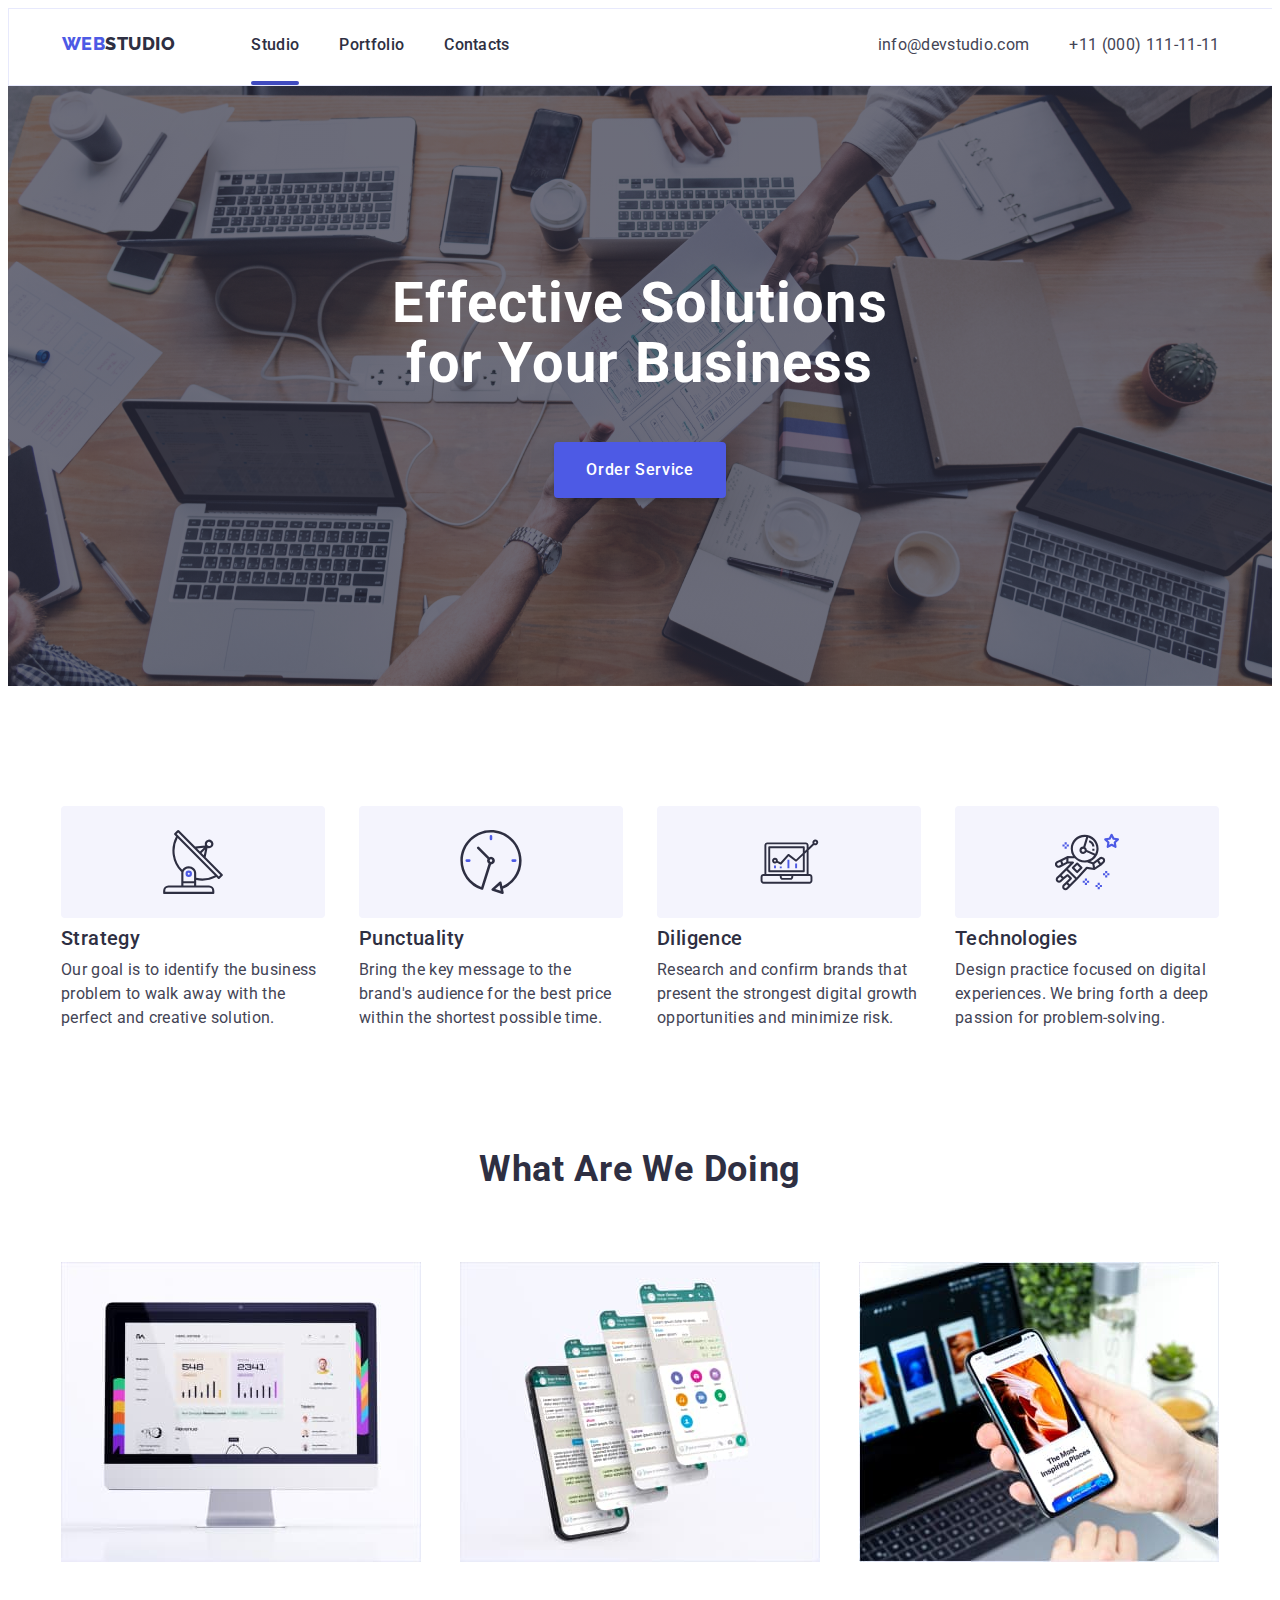
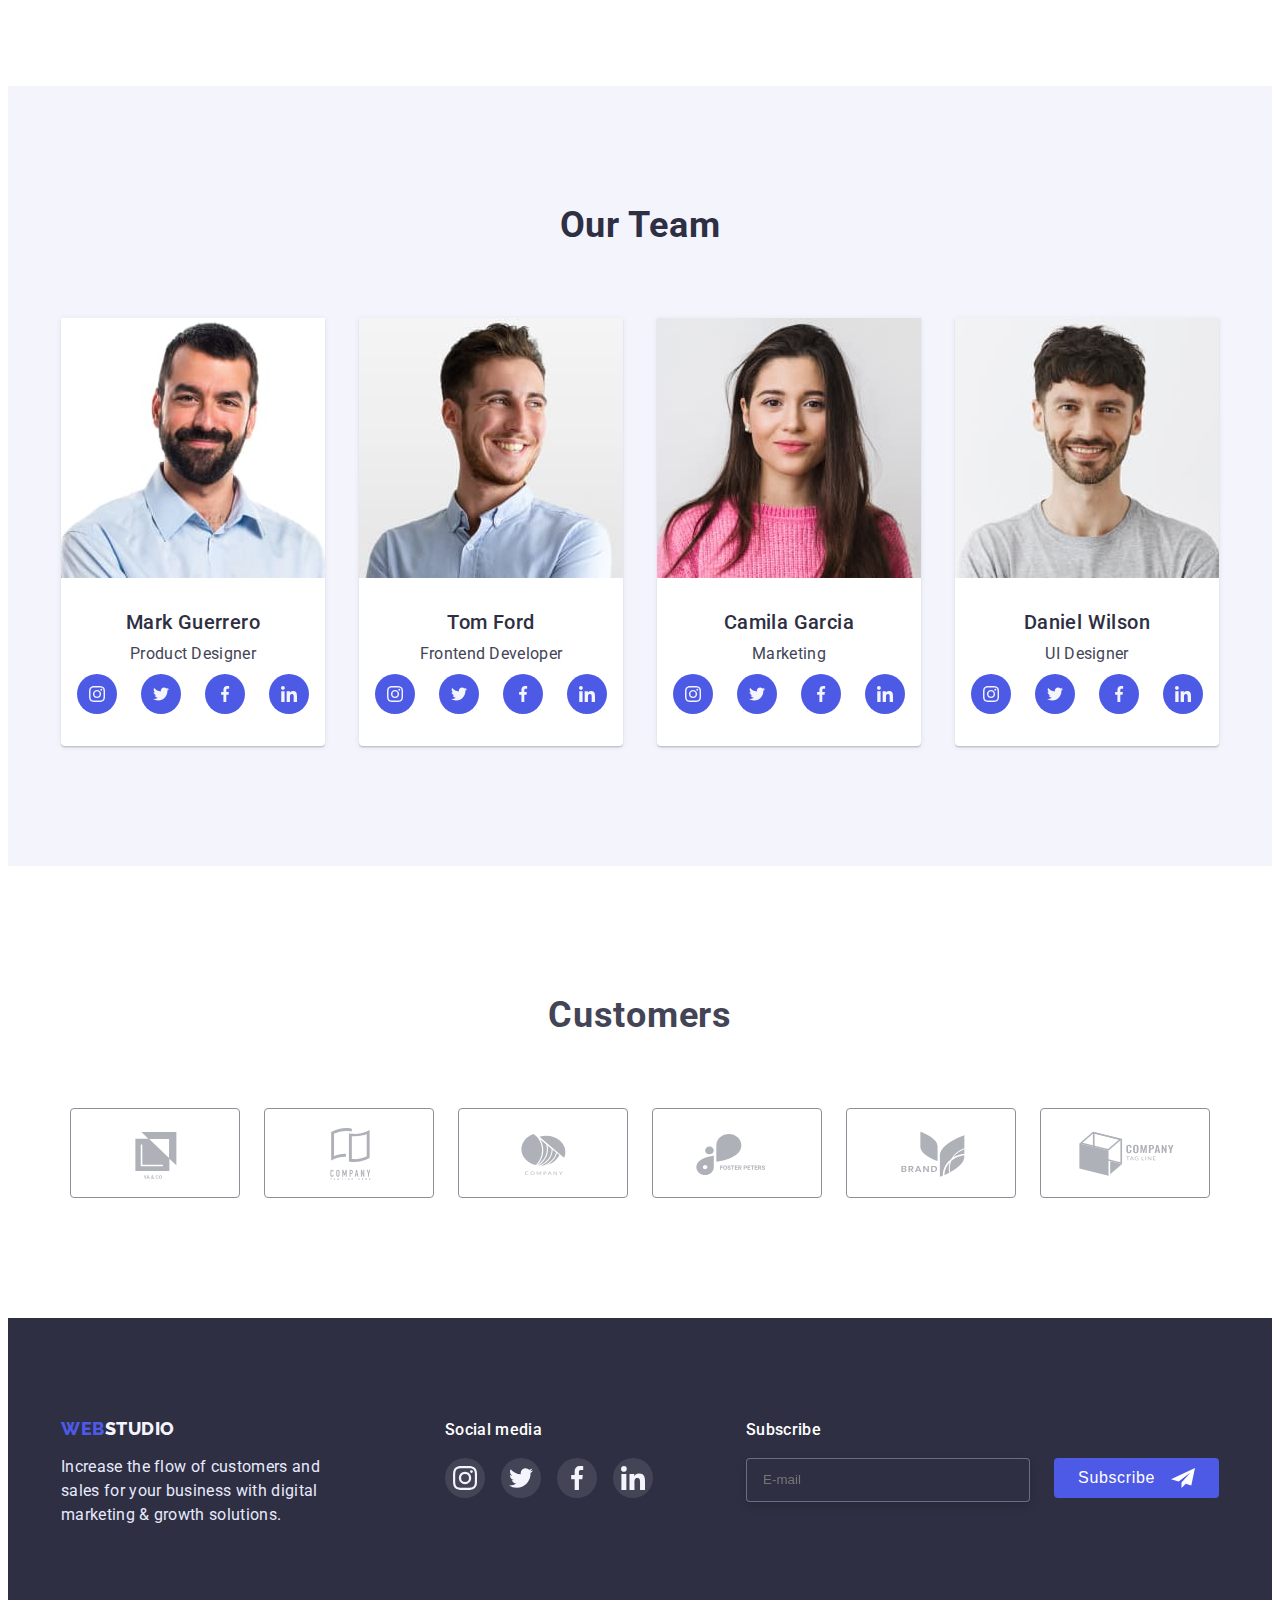
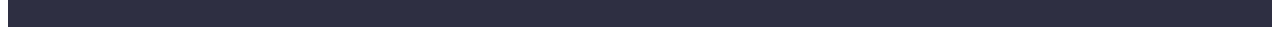
==== index.html @ 8523df1d "Initial commit" ====
<!DOCTYPE html>
<html lang="en">

<head>
    <meta charset="UTF-8">
    <meta http-equiv="X-UA-Compatible" content="IE=edge">
    <meta name="viewport" content="width=device-width, initial-scale=1.0">
    <title>Studio</title>
    <link rel="preconnect" href="https://fonts.googleapis.com">
    <link rel="preconnect" href="https://fonts.gstatic.com" crossorigin>
    <link
        href="https://fonts.googleapis.com/css2?family=Raleway:wght@800&family=Roboto:wght@400;500;700;900&display=swap"
        rel="stylesheet">
    <link rel="stylesheet" href="https://cdnjs.cloudflare.com/ajax/libs/modern-normalize/1.1.0/modern-normalize.min.css"
        integrity="sha512-wpPYUAdjBVSE4KJnH1VR1HeZfpl1ub8YT/NKx4PuQ5NmX2tKuGu6U/JRp5y+Y8XG2tV+wKQpNHVUX03MfMFn9Q=="
        crossorigin="anonymous" referrerpolicy="no-referrer" />
    <link rel="stylesheet" href="./css/styles.css">
</head>

<body>
    <header class="header">
        <div class="container header-container">
            <nav class="header-nav">
                <a class="header-logo link" href="./index.html">Web<span class="header-logo-d">Studio</span></a>
                <ul class="header-list list">
                    <li class="header-item"><a class="header-link link current" href="./index.html">Studio</a></li>
                    <li class="header-item"><a class="header-link link" href="./portfolio.html">Portfolio</a></li>
                    <li class="header-item"><a class="header-link link" href="">Contacts</a></li>
                </ul>
            </nav>

            <address class="header-contact">
                <ul class="header-cont-list list">
                    <li><a class="header-address link" href="mailto:info@devstudio.com">info@devstudio.com</a></li>
                    <li><a class="header-address link" href="tel:+110001111111">+11 (000)
                            111-11-11</a></li>
                </ul>
            </address>
        </div>
    </header>

    <main>
        <section class="hero section">
            <div class="container">
                <h1 class="hero-title">Effective Solutions for Your Business</h1>
                <button class="hero-btn" data-modal-open type="button">Order Service</button>
            </div>
        </section>

        <section class="mission section">
            <div class="container">
                <h2 class="mission-top-title" hidden>hello</h2>
                <ul class="mission-list list">
                    <li class="mission-item">
                        <div class="mission-icon">
                            <svg width="64" height="64" class="mission-icon-item">
                                <use href="./images/icons.svg#icon-antenna"></use>
                            </svg>
                        </div>
                        <h3 class="mission-title">Strategy</h3>
                        <p class="mission-text">
                            Our goal is to identify the business
                            problem to walk away with the perfect and creative solution.
                        </p>
                    </li>
                    <li class="mission-item">
                        <div class="mission-icon">
                            <svg width="64" height="64" class="mission-icon-item">
                                <use href="./images/icons.svg#icon-clock"></use>
                            </svg>
                        </div>
                        <h3 class="mission-title">Punctuality</h3>
                        <p class="mission-text">
                            Bring the key message to the brand's audience for the best price within the shortest
                            possible
                            time.
                        </p>
                    </li>
                    <li class="mission-item">
                        <div class="mission-icon">
                            <svg width="64" height="64" class="mission-icon-item">
                                <use href="./images/icons.svg#icon-diagram"></use>
                            </svg>
                        </div>
                        <h3 class="mission-title">Diligence</h3>
                        <p class="mission-text">
                            Research and confirm brands that present the strongest digital growth opportunities and
                            minimize
                            risk.
                        </p>
                    </li>
                    <li class="mission-item">
                        <div class="mission-icon">
                            <svg width="64" height="64" class="mission-icon-item">
                                <use href="./images/icons.svg#icon-astronaut"></use>
                            </svg>
                        </div>
                        <h3 class="mission-title">Technologies</h3>
                        <p class="mission-text">
                            Design practice focused on digital experiences. We bring forth a deep passion for
                            problem-solving.
                        </p>
                    </li>
                </ul>
            </div>
        </section>

        <section class="about section">
            <div class="container">
                <h2 class="about-title">What are we doing</h2>
                <ul class="about-list list">
                    <li><img class="about-img" src="./images/img1.jpg" alt="lapton screen with opened site" width="360">
                    </li>
                    <li><img class="about-img" src="./images/img2.jpg" alt="mobile phone with many opened programs"
                            width="360"></li>
                    <li><img class="about-img" src="./images/img3.jpg" alt="hand with phone near laptop" width="360">
                    </li>
                </ul>
            </div>
        </section>

        <section class="team">
            <div class="container">
                <h2 class="team-title">Our Team</h2>
                <ul class="team-list list">
                    <li class="team-item">
                        <img class="team-img" src="./images/tc1.jpg" alt="man with dark hair and bear" width="264">
                        <div class="team-desc">
                            <h3 class="team-name">Mark Guerrero</h3>
                            <p class="team-post">Product Designer</p>
                            <ul class="team-soc list">
                                <li class="team-soc-item">
                                    <a href="" class="team-soc-link link">
                                        <svg width="16" height="16" class="team-soc-icon">
                                            <use href="./images/icons.svg#icon-instagram"></use>
                                        </svg>
                                    </a>
                                </li>
                                <li class="team-soc-item">
                                    <a href="" class="team-soc-link link">
                                        <svg width="16" height="16" class="team-soc-icon">
                                            <use href="./images/icons.svg#icon-twitter"></use>
                                        </svg>
                                    </a>
                                </li>
                                <li class="team-soc-item">
                                    <a href="" class="team-soc-link link">
                                        <svg width="16" height="16" class="team-soc-icon">
                                            <use href="./images/icons.svg#icon-facebook"></use>
                                        </svg>
                                    </a>
                                </li>
                                <li class="team-soc-item">
                                    <a href="" class="team-soc-link link">
                                        <svg width="16" height="16" class="team-soc-icon">
                                            <use href="./images/icons.svg#icon-linkedin"></use>
                                        </svg>
                                    </a>
                                </li>
                            </ul>
                        </div>
                    </li>
                    <li class="team-item">
                        <img class="team-img" src="./images/tc2.jpg" alt="smiling man is looking to right" width="264">
                        <div class="team-desc">
                            <h3 class="team-name">Tom Ford</h3>
                            <p class="team-post">Frontend Developer</p>
                            <ul class="team-soc list">
                                <li class="team-soc-item">
                                    <a href="" class="team-soc-link link">
                                        <svg width="16" height="16" class="team-soc-icon">
                                            <use href="./images/icons.svg#icon-instagram"></use>
                                        </svg>
                                    </a>
                                </li>
                                <li class="team-soc-item">
                                    <a href="" class="team-soc-link link">
                                        <svg width="16" height="16" class="team-soc-icon">
                                            <use href="./images/icons.svg#icon-twitter"></use>
                                        </svg>
                                    </a>
                                </li>
                                <li class="team-soc-item">
                                    <a href="" class="team-soc-link link">
                                        <svg width="16" height="16" class="team-soc-icon">
                                            <use href="./images/icons.svg#icon-facebook"></use>
                                        </svg>
                                    </a>
                                </li>
                                <li class="team-soc-item">
                                    <a href="" class="team-soc-link link">
                                        <svg width="16" height="16" class="team-soc-icon">
                                            <use href="./images/icons.svg#icon-linkedin"></use>
                                        </svg>
                                    </a>
                                </li>
                            </ul>
                        </div>
                    </li>
                    <li class="team-item">
                        <img class="team-img" src="./images/tc3.jpg" alt="woman in pink sweater" width="264">
                        <div class="team-desc">
                            <h3 class="team-name">Camila Garcia</h3>
                            <p class="team-post">Marketing</p>
                            <ul class="team-soc list">
                                <li class="team-soc-item">
                                    <a href="" class="team-soc-link link">
                                        <svg width="16" height="16" class="team-soc-icon">
                                            <use href="./images/icons.svg#icon-instagram"></use>
                                        </svg>
                                    </a>
                                </li>
                                <li class="team-soc-item">
                                    <a href="" class="team-soc-link link">
                                        <svg width="16" height="16" class="team-soc-icon">
                                            <use href="./images/icons.svg#icon-twitter"></use>
                                        </svg>
                                    </a>
                                </li>
                                <li class="team-soc-item">
                                    <a href="" class="team-soc-link link">
                                        <svg width="16" height="16" class="team-soc-icon">
                                            <use href="./images/icons.svg#icon-facebook"></use>
                                        </svg>
                                    </a>
                                </li>
                                <li class="team-soc-item">
                                    <a href="" class="team-soc-link link">
                                        <svg width="16" height="16" class="team-soc-icon">
                                            <use href="./images/icons.svg#icon-linkedin"></use>
                                        </svg>
                                    </a>
                                </li>
                            </ul>
                        </div>
                    </li>
                    <li class="team-item">
                        <img class="team-img" src="./images/tc4.jpg" alt="smiling man with dark hair" width="264">
                        <div class="team-desc">
                            <h3 class="team-name">Daniel Wilson</h3>
                            <p class="team-post">UI Designer</p>
                            <ul class="team-soc list">
                                <li class="team-soc-item">
                                    <a href="" class="team-soc-link link">
                                        <svg width="16" height="16" class="team-soc-icon">
                                            <use href="./images/icons.svg#icon-instagram"></use>
                                        </svg>
                                    </a>
                                </li>
                                <li class="team-soc-item">
                                    <a href="" class="team-soc-link link">
                                        <svg width="16" height="16" class="team-soc-icon">
                                            <use href="./images/icons.svg#icon-twitter"></use>
                                        </svg>
                                    </a>
                                </li>
                                <li class="team-soc-item">
                                    <a href="" class="team-soc-link link">
                                        <svg width="16" height="16" class="team-soc-icon">
                                            <use href="./images/icons.svg#icon-facebook"></use>
                                        </svg>
                                    </a>
                                </li>
                                <li class="team-soc-item">
                                    <a href="" class="team-soc-link link">
                                        <svg width="16" height="16" class="team-soc-icon">
                                            <use href="./images/icons.svg#icon-linkedin"></use>
                                        </svg>
                                    </a>
                                </li>
                            </ul>
                        </div>
                    </li>
                </ul>
            </div>
        </section>

        <section class="client">
            <div class="container">
                <h2 class="client-title">Customers</h2>
                <ul class="client-list list">
                    <li class="client-item"><a class="client-link link" href="">
                            <svg width="104" height="56" class="client-logo-icon">
                                <use href="./images/icons.svg#icon-logo1"></use>
                            </svg>
                        </a></li>
                    <li class="client-item"><a class="client-link link" href="">
                            <svg width="104" height="56" class="client-logo-icon">
                                <use href="./images/icons.svg#icon-logo2"></use>
                            </svg>
                        </a></li>
                    <li class="client-item"><a class="client-link link" href="">
                            <svg width="104" height="56" class="client-logo-icon">
                                <use href="./images/icons.svg#icon-logo3"></use>
                            </svg>
                        </a></li>
                    <li class="client-item"><a class="client-link link" href="">
                            <svg width="104" height="56" class="client-logo-icon">
                                <use href="./images/icons.svg#icon-logo4"></use>
                            </svg>
                        </a></li>
                    <li class="client-item"><a class="client-link link" href="">
                            <svg width="104" height="56" class="client-logo-icon">
                                <use href="./images/icons.svg#icon-logo5"></use>
                            </svg>
                        </a></li>
                    <li class="client-item"><a class="client-link link" href="">
                            <svg width="104" height="56" class="client-logo-icon">
                                <use href="./images/icons.svg#icon-logo6"></use>
                            </svg>
                        </a></li>
                </ul>
            </div>
        </section>
    </main>

    <footer class="footer">
        <div class="container footer-container">
            <div class="footer-desc">
                <a class="footer-logo link" href="./index.html">Web<span class="footer-logo-studio-w">Studio</span></a>
                <p class="footer-item">Increase the flow of customers and sales for your business with digital marketing
                    &
                    growth solutions.</p>
            </div>
            <div class="footer-soc">
                <p class="footer-soc-title">Social media</p>
                <ul class="footer-soc-list list">
                    <li class="footer-soc-item">
                        <a href="" class="footer-soc-link link">
                            <svg width="24" height="24" class="footer-soc-icon">
                                <use href="./images/icons.svg#icon-instagram"></use>
                            </svg>
                        </a>
                    </li>
                    <li class=" footer-soc-item">
                        <a href="" class="footer-soc-link link">
                            <svg width="24" height="24" class="footer-soc-icon">
                                <use href="./images/icons.svg#icon-twitter"></use>
                            </svg>
                        </a>
                    </li>
                    <li class="footer-soc-item">
                        <a href="" class="footer-soc-link link">
                            <svg width="24" height="24" class="footer-soc-icon">
                                <use href="./images/icons.svg#icon-facebook"></use>
                            </svg>
                        </a>
                    </li>
                    <li class="footer-soc-item">
                        <a href="" class="footer-soc-link link">
                            <svg width="24" height="24" class="footer-soc-icon">
                                <use href="./images/icons.svg#icon-linkedin"></use>
                            </svg>
                        </a>
                    </li>
                </ul>
            </div>
            <div class="footer-email">
                <p class="footer-email-title">Subscribe</p>
                <div class="footer-sub">
                    <label class="footer-label-text" for="user-email"></label>
                    <input class="footer-input" type="text" name="user-email" placeholder="E-mail">
                    <button type="button" class="footer-button">Subscribe
                        <svg width="24" height="24" class="footer-button-icon">
                            <use href="./images/icons.svg#icon-telega"></use>
                        </svg>
                    </button>
                </div>
            </div>
        </div>
    </footer>
    <div class="backdrop is-hidden" data-modal>
        <div class="modal">
            <button type="button" class="button-close-modal" data-modal-close>
                <svg width="8" height="8" class="close-modal-icon">
                    <use href="./images/close.svg#icon-close-icon"></use>
                </svg>
            </button>
            <p class="modal-title">Leave your contacts and we will call you back</p>
            <form class="modal-form">
                <div class="modal-field">
                    <label class="modal-label-text" for="user-name">Name</label>
                    <div class="input-wrap">
                        <input class="modal-input" type="text" id="user-name" name="user-name">
                        <svg width="18" height="18" class="modal-input-icon">
                            <use href="./images/icons.svg#icon-person-black"></use>
                        </svg>
                    </div>
                </div>
                <div class="modal-field">
                    <label class="modal-label-text" for="user-phone">Phone</label>
                    <div class="input-wrap">
                        <input class="modal-input" type="text" id="user-phone" name="user-phone">
                        <svg width="18" height="24" class="modal-input-icon">
                            <use href="./images/icons.svg#icon-phone-black"></use>
                        </svg>
                    </div>
                </div>
                <div class="modal-field">
                    <label class="modal-label-text" for="user-email">Email</label>
                    <div class="input-wrap">
                        <input class="modal-input" type="text" id="user-email" name="user-email">
                        <svg width="18" height="24" class="modal-input-icon">
                            <use href="./images/icons.svg#icon-email-black"></use>
                        </svg>
                    </div>
                </div>
                <div class="modal-field">
                    <label class="modal-label-text" for="user-comment">Comment</label>
                    <textarea class="modal-textarea" id="user-comment" name="user-comment"
                        placeholder="Text input"></textarea>
                </div>
                <div class="modal-field">
                    <input class="modal-check visually-hidden" id="privacy" name="user-privacy" type="checkbox"
                        value="true">
                    <label for="privacy" class="check-text">
                        <span>
                            <svg width="10" height="8" class="check-icon">
                                <use href="./images/icons.svg#icon-check-box"></use>
                            </svg>
                        </span>
                        I accept the terms and conditions of the
                        <a href="" class="privacy-link">Privacy Policy</a></label>
                </div>
                <button class="modal-button" type="submit">Send</button>
            </form>
        </div>
    </div>
    <script src="./js/modal.js"></script>
</body>

</html>
---- css/styles.css ----
:root {
  --main-text-color: #2e2f42;
  --second-text-color: #434455;
}

body {
  font-family: "Roboto", sans-serif;
  font-style: normal;
  font-weight: 400;
  color: #434455;
}

p,
h1,
h2,
h3,
h4,
h5,
h6 {
  margin: 0;
}

ul {
  padding-left: 0;
  margin: 0;
}

.container {
  width: 1158px;
  padding: 0;
  margin: 0 auto;
}

.visually-hidden {
  position: absolute;
  width: 1px;
  height: 1px;
  margin: -1px;
  border: 0;
  padding: 0;

  white-space: nowrap;
  clip-path: inset(100%);
  clip: rect(0 0 0 0);
  overflow: hidden;
}

.section {
  padding-top: 188px;
  padding-bottom: 188px;
}
.link {
  text-decoration: none;
}

.list {
  list-style: none;
}

/** --------------------Main page--------------------  */

header {
  background-color: #ffffff;
  padding-top: 24px;
  box-sizing: border-box;
  border: 1px solid #e7e9fc;
  border-right: none;
}

.header-container {
  display: flex;
}

.header-logo {
  font-family: "Raleway", sans-serif;
  font-style: normal;
  font-weight: 800;
  font-size: 18px;
  line-height: 1.17;
  letter-spacing: 0.03em;
  text-transform: uppercase;
  color: #4d5ae5;
  margin-right: 76px;
}

.header-nav {
  display: flex;
}

.header-list {
  display: flex;
  gap: 40px;
}

.header-link {
  font-style: normal;
  font-weight: 500;
  font-size: 16px;
  line-height: 1.5;
  letter-spacing: 0.02em;
  color: #2e2f42;
  transition: color 250ms cubic-bezier(0.4, 0, 0.2, 1);
}

.current::after {
  content: "";
  height: 4px;
  background: #404bbf;
  border-radius: 2px;
  width: currentwidth;
  display: block;
  margin-top: 24px;
  bottom: 0;
  position: absolute-1px;
}

.header-link:hover {
  color: #404bbf;
}

.header-link:focus {
  color: #404bbf;
}

.header-contact {
  font-style: normal;
  margin-left: auto;
}

.header-address:hover {
  color: #404bbf;
}

.header-address:focus {
  color: #404bbf;
}

.header-cont-list {
  display: flex;
  gap: 40px;
}

.header-address {
  font-style: normal;
  font-weight: 400;
  font-size: 16px;
  line-height: 1.5;
  letter-spacing: 0.02em;
  color: #434455;
  transition: color 250ms cubic-bezier(0.4, 0, 0.2, 1);
}

.hero {
  background-color: #2e2f42;
  background-image: linear-gradient(
      rgba(46, 47, 66, 0.7),
      rgba(46, 47, 66, 0.7)
    ),
    url(../images/hero_bg.jpg);
  background-repeat: no-repeat;
  background-position: center;
  background-size: cover;
}

.hero-title {
  font-size: 56px;
  line-height: 1.07;
  text-align: center;
  letter-spacing: 0.02em;
  color: #ffffff;
  max-width: 496px;
  margin: auto;
  margin-bottom: 48px;
}
.hero-btn {
  font-family: "Roboto", sans-serif;
  font-style: normal;
  font-weight: 500;
  font-size: 16px;
  line-height: 1.5;
  display: flex;
  letter-spacing: 0.04em;
  color: #ffffff;
  background-color: #4d5ae5;
  box-shadow: 0px 4px 4px rgba(0, 0, 0, 0.15);
  border-radius: 4px;
  cursor: pointer;
  margin: auto;
  padding: 16px 32px;
  border: transparent;
  transition: color 250ms cubic-bezier(0.4, 0, 0.2, 1);
}

.hero-btn:hover {
  color: #ffffff;
  background: #404bbf;
  box-shadow: 0px 4px 4px rgba(0, 0, 0, 0.15);
  border-radius: 4px;
}

.hero-btn:focus {
  color: #ffffff;
  background: #404bbf;
  box-shadow: 0px 4px 4px rgba(0, 0, 0, 0.15);
  border-radius: 4px;
}

/**-------------- Mission---------- */
.mission {
  padding-top: 120px;
  padding-bottom: 120px;
}

.mission-list {
  display: flex;
  flex-direction: row;
  flex-wrap: nowrap;
  justify-content: space-between;
}

.mission-item {
  max-width: 264px;
}

.mission-icon {
  width: 264px;
  height: 112px;
  background: #f4f4fd;
  border-radius: 4px;
  display: flex;
  align-items: center;
  justify-content: center;
  margin-bottom: 8px;
}

.mission-title {
  font-weight: 500;
  font-size: 20px;
  line-height: 1.2;
  letter-spacing: 0.02em;
  color: #2e2f42;
  margin-bottom: 8px;
}

.mission-text {
  font-size: 16px;
  line-height: 1.5;
  letter-spacing: 0.02em;
  color: #434455;
}

.about {
  padding-bottom: 120px;
  padding-top: 0;
}

.about-list {
  display: flex;
  justify-content: space-between;
  flex-wrap: nowrap;
}

.about-title {
  font-weight: 700;
  font-size: 36px;
  line-height: 1.11;
  text-align: center;
  letter-spacing: 0.02em;
  text-transform: capitalize;
  color: #2e2f42;
  margin-bottom: 72px;
}

.team {
  background-color: #f4f4fd;
  padding-top: 120px;
  padding-bottom: 120px;
}

.team-list {
  display: flex;
  justify-content: space-between;
  flex-wrap: nowrap;
}

.team-desc {
  padding-top: 32px;
  padding-bottom: 32px;
}

.team-title {
  font-weight: 700;
  font-size: 36px;
  line-height: 1.11;
  text-align: center;
  letter-spacing: 0.02em;
  text-transform: capitalize;
  color: var(--main-text-color);
  margin-bottom: 72px;
}

.team-img {
  display: block;
}

.team-item {
  background: #ffffff;
  box-shadow: 0px 1px 6px rgba(46, 47, 66, 0.08),
    0px 1px 1px rgba(46, 47, 66, 0.16), 0px 2px 1px rgba(46, 47, 66, 0.08);
  border-radius: 0px 0px 4px 4px;
  max-width: 264px;
}

.team-name {
  font-weight: 500;
  font-size: 20px;
  line-height: 1.2;
  text-align: center;
  letter-spacing: 0.02em;
  color: var(--main-text-color);
  margin-bottom: 8px;
}

.team-post {
  font-size: 16px;
  line-height: 1.5;
  text-align: center;
  letter-spacing: 0.02em;
  color: var(--second-text-color);
  margin-bottom: 8px;
}

.team-soc {
  display: flex;
  justify-content: center;
  gap: 24px;
  transition: color 250ms cubic-bezier(0.4, 0, 0.2, 1);
}
.team-soc-item {
  width: 40px;
  height: 40px;
}
.team-soc-link {
  width: 100%;
  height: 100%;
  border-radius: 50%;
  background-color: #4d5ae5;
  display: flex;
  align-items: center;
  justify-content: center;
  transition: color 250ms cubic-bezier(0.4, 0, 0.2, 1);
}

.team-soc-link:hover {
  background-color: #404bbf;
}

.team-soc-link:focus {
  background-color: #404bbf;
}
/**-------Clients---------- */

.client {
  padding-top: 130px;
  padding-bottom: 120px;
}

.client-title {
  font-weight: 700;
  font-size: 36px;
  line-height: 1.11;
  text-align: center;
  letter-spacing: 0.02em;
  text-transform: capitalize;
  margin-bottom: 72px;
}

.client-list {
  display: flex;
  justify-content: center;
  gap: 24px;
}

.client-link {
  width: 168px;
  height: 88px;
  border: 1px solid #8e8f99;
  border-radius: 4px;
  display: flex;
  align-items: center;
  justify-content: center;
  transition: color 250ms cubic-bezier(0.4, 0, 0.2, 1);
}

.client-logo-icon {
  fill: #afb1b8;
}

.client-link:hover {
  border-color: #404bbf;
}

.client-link:hover .client-logo-icon {
  fill: #404bbf;
}

.client-link:focus {
  border-color: #404bbf;
}

.client-link:focus .client-logo-icon {
  fill: #404bbf;
}

/**-------Footer---------- */

.footer {
  background-color: #2e2f42;
  padding-top: 100px;
  padding-bottom: 100px;
  display: flex;
}

.footer-container {
  display: flex;
}

.header-logo-d {
  color: #2e2f42;
}

.header-logo-studio-w {
  font-family: "Raleway";
  font-style: normal;
  font-weight: 800;
  font-size: 18px;
  line-height: 1.16;
  display: flex;
  align-items: center;
  letter-spacing: 0.03em;
  text-transform: uppercase;
  color: #f4f4fd;
}

.footer-logo {
  font-family: "Raleway", sans-serif;
  font-style: normal;
  font-weight: 800;
  font-size: 18px;
  line-height: 1.17;
  display: flex;
  align-items: center;
  letter-spacing: 0.03em;
  text-transform: uppercase;
  color: #4d5ae5;
  margin-bottom: 16px;
}

.footer-logo-studio-w {
  color: #f4f4fd;
}

.footer-item {
  font-size: 16px;
  line-height: 1.5;
  letter-spacing: 0.02em;
  color: #e7e9fc;
  max-width: 264px;
}

.footer-soc {
  margin-left: 120px;
}

.footer-soc-title {
  font-weight: 500;
  font-size: 16px;
  line-height: 1.5;
  letter-spacing: 0.02em;
  color: #ffffff;
  margin-bottom: 16px;
}

.footer-soc-list {
  display: flex;
  justify-content: center;
  gap: 16px;
}
.footer-soc-item {
  width: 40px;
  height: 40px;
}
.footer-soc-link {
  width: 100%;
  height: 100%;
  border-radius: 50%;
  background-color: rgba(255, 255, 255, 0.1);
  display: flex;
  align-items: center;
  justify-content: center;
  transition: color 250ms cubic-bezier(0.4, 0, 0.2, 1);
}

.footer-soc-link:hover {
  background-color: #31d0aa;
}

.footer-soc-link:focus {
  background-color: #31d0aa;
}

.footer-email {
  margin-left: auto;
}
.footer-email-title {
  font-weight: 500;
  font-size: 16px;
  line-height: 1.5;
  letter-spacing: 0.02em;
  color: #ffffff;
  margin-bottom: 16px;
  display: flex;
}

.footer-sub {
  display: flex;
}

.footer-input {
  border: 1px solid rgba(255, 255, 255, 0.3);
  filter: drop-shadow(0px 4px 4px rgba(0, 0, 0, 0.15));
  border-radius: 4px;
  background-color: #2e2f42;
  width: 264px;
  height: 40px;
  padding-left: 16px;
  margin-right: 24px;
}

.footer-input:is(:hover, :focus) {
  border-color: #4d5ae5;
}

.footer-button {
  font-weight: 500;
  font-size: 16px;
  line-height: 1.5;
  align-items: center;
  text-align: center;
  display: flex;
  letter-spacing: 0.04em;
  border: none;
  color: #ffffff;
  background: #4d5ae5;
  border-radius: 4px;
  cursor: pointer;
  max-height: 40px;
  padding: 8px 24px;
}

.footer-button:is(:hover, :focus) {
  color: #ffffff;
  background: #404bbf;
  box-shadow: 0px 4px 4px rgba(0, 0, 0, 0.15);
  border-radius: 4px;
}

.footer-button-icon {
  fill: #ffffff;
  margin-left: 16px;
}

/** -------------------- Portfolio --------------------*/

.portfolio {
  padding-top: 96px;
  padding-bottom: 120px;
}

.port-list {
  display: flex;
  justify-content: center;
  flex-wrap: nowrap;
  margin-bottom: 72px;
}

.port-nav {
  margin-right: 24px;
}

.port-btn {
  font-family: "Roboto", sans-serif;
  font-style: normal;
  font-weight: 500;
  font-size: 16px;
  line-height: 1.5;
  display: flex;
  align-items: center;
  text-align: center;
  letter-spacing: 0.04em;
  color: #4d5ae5;
  background: #f4f4fd;
  border: 1px solid #e7e9fc;
  border-radius: 4px;
  cursor: pointer;
  margin-top: 96px;
  margin: auto;
  padding: 12px 24px;
  transition: color 250ms cubic-bezier(0.4, 0, 0.2, 1);
}

.port-btn:hover {
  color: #ffffff;
  background-color: #404bbf;
  box-shadow: 0px 3px 1px rgba(0, 0, 0, 0.1), 0px 2px 1px rgba(0, 0, 0, 0.08),
    0px 2px 2px rgba(0, 0, 0, 0.12);
  border-radius: 4px;
}
.port-btn:focus {
  color: #ffffff;
  background-color: #404bbf;
  box-shadow: 0px 3px 1px rgba(0, 0, 0, 0.1), 0px 2px 1px rgba(0, 0, 0, 0.08),
    0px 2px 2px rgba(0, 0, 0, 0.12);
  border-radius: 4px;
}

.port-example-list {
  display: flex;
  justify-content: space-between;
  flex-wrap: wrap;
}

.port-desc {
  padding-top: 32px;
  padding-bottom: 32px;
  padding-left: 16px;
}

.card {
  margin-bottom: 48px;
}

.port-example-item {
  box-sizing: border-box;
  border: 1px solid #e7e9fc;
  border-top: none;
  max-width: 360px;
  transition: color 250ms cubic-bezier(0.4, 0, 0.2, 1);
}

.port-example-item:hover {
  border: 1px solid #f4f4fd;
  box-shadow: 0px 1px 6px rgba(46, 47, 66, 0.08),
    0px 1px 1px rgba(46, 47, 66, 0.16), 0px 2px 1px rgba(46, 47, 66, 0.08);
}

.port-example-item:focus {
  border: 1px solid #f4f4fd;
  box-shadow: 0px 1px 6px rgba(46, 47, 66, 0.08),
    0px 1px 1px rgba(46, 47, 66, 0.16), 0px 2px 1px rgba(46, 47, 66, 0.08);
}

.port-example-name {
  font-weight: 500;
  font-size: 20px;
  line-height: 1.2;
  letter-spacing: 0.02em;
  color: var(--main-text-color);
  margin-bottom: 8px;
}

.port-example-type {
  font-size: 16px;
  line-height: 1.5;
  letter-spacing: 0.02em;
  color: var(--second-text-color);
}

.port-img {
  display: block;
}

.port-cover {
  position: relative;
  overflow: hidden;
}

.link-port-cover:hover .overlay {
  transform: translateY(0);
}

.link-port-cover:focus .overlay {
  transform: translateY(0);
}

.overlay {
  position: absolute;
  background-color: #4d5ae5;
  top: 0;
  left: 0;
  width: 100%;
  height: 100%;
  transform: translateY(100%);
  transition: transform 250ms;
  transition-timing-function: cubic-bezier(0.4, 0, 0.2, 1);
}

.port-cover-text {
  font-size: 16px;
  line-height: 1.5;
  letter-spacing: 0.02em;
  color: #f4f4fd;
  padding: 40px 32px 0 32px;
}

/** --------Modal-------- */
.backdrop {
  position: fixed;
  top: 0;
  width: 100%;
  height: 100%;
  background: rgba(46, 47, 66, 0.4);
  transition: opacity 250ms cubic-bezier(0.4, 0, 0.2, 1),
    visibility 250ms cubic-bezier(0.4, 0, 0.2, 1);
}

.modal {
  position: absolute;
  width: 408px;
  min-height: 576px;
  background-color: #fcfcfc;
  border-radius: 4px;
  box-shadow: 0px 1px 1px rgba(0, 0, 0, 0.14), 0px 1px 3px rgba(0, 0, 0, 0.12),
    0px 2px 1px rgba(0, 0, 0, 0.2);
  left: 50%;
  top: 50%;
  transform: translate(-50%, -50%) scale(1);
  transition: transform 250ms cubic-bezier(0.4, 0, 0.2, 1);
  padding-left: 24px;
  padding-right: 24px;
  padding-bottom: 24px;
  padding-top: 24px;
}

.backdrop.is-hidden .modal {
  transform: translate(-50%, -50%) scale(0);
}

.button-close-modal {
  background: #e7e9fc;
  border: 1px solid rgba(0, 0, 0, 0.1);
  width: 24px;
  height: 24px;
  display: block;
  margin-left: auto;
  box-sizing: border-box;
  border-radius: 50%;
  cursor: pointer;
}

.button-close-modal:is(:hover, :focus) {
  fill: white;
  background-color: #404bbf;
}

.close-modal-icon {
  color: #000000;
}
.is-hidden {
  opacity: 0;
  visibility: hidden;
  pointer-events: none;
}

.modal-form {
  width: 360px;
  gap: 8px;
}

.modal-field {
  margin-bottom: 8px;
}

.modal-title {
  font-weight: 500;
  font-size: 16px;
  line-height: 1.5;
  text-align: center;
  letter-spacing: 0.02em;
  color: #2e2f42;
  margin-top: 24px;
  margin-bottom: 16px;
}

.modal-input {
  width: 100%;
  height: 40px;
  border: 1px solid rgba(33, 33, 33, 0.2);
  border-radius: 4px;
  padding-left: 38px;
  font-weight: 400;
  font-size: 12px;
  line-height: 1.17;
  letter-spacing: 0.04em;
  outline: transparent;
  background-color: #fcfcfc;
}

.input-wrap {
  position: relative;
}

.modal-input-icon {
  position: absolute;
  left: 16px;
  top: 50%;
  transform: translateY(-50%);
}

.modal-input:is(:hover, :focus) {
  border-color: #4d5ae5;
}

.modal-input:is(:hover, :focus) + .modal-input-icon {
  fill: #4d5ae5;
}

.modal-label-text {
  display: inline-block;
  font-size: 12px;
  line-height: 1.17;
  letter-spacing: 0.04em;
  color: #8e8f99;
  margin-bottom: 4px;
}

.modal-textarea {
  width: 100%;
  height: 120px;
  border: 1px solid rgba(33, 33, 33, 0.2);
  border-radius: 4px;
  background-color: #fcfcfc;
  resize: none;
  padding-top: 8px;
  padding-left: 16px;
  font-size: 12px;
  line-height: 1.17;
  letter-spacing: 0.04em;
  color: rgba(117, 117, 117, 0.5);
}

.modal-textarea:is(:hover, :focus) {
  border-color: #4d5ae5;
}

.modal-button {
  font-weight: 500;
  font-size: 16px;
  line-height: 1.5;
  text-align: center;
  letter-spacing: 0.04em;
  width: 169px;
  height: 56px;
  color: #ffffff;
  background: #4d5ae5;
  box-shadow: 0px 4px 4px rgba(0, 0, 0, 0.15);
  border-radius: 4px;
  cursor: pointer;
  padding: 16px 32px;
  border: transparent;
  align-items: flex-start;
  transition: color 250ms cubic-bezier(0.4, 0, 0.2, 1);
  margin-left: 95px;
  margin-top: 24px;
}

.modal-button:is(:hover, :focus) {
  color: #ffffff;
  background: #404bbf;
  box-shadow: 0px 4px 4px rgba(0, 0, 0, 0.15);
  border-radius: 4px;
}

.check-text {
  font-size: 12px;
  line-height: 1.17;
  letter-spacing: 0.04em;
  color: #757575;
  display: flex;
  gap: 8px;
}

.check-text span {
  width: 16px;
  height: 16px;
  border-radius: 2px;
  border: 1.25px solid #2e2f42;
  display: flex;
  align-items: center;
  justify-content: center;
  fill: transparent;
  transition: color 250ms cubic-bezier(0.4, 0, 0.2, 1);
}

.modal-check:checked + .check-text span {
  background-color: #404bbf;
  border: 1.25px solid #404bbf;
  border-radius: 2px;
  fill: #f4f4fd;
}

.modal-check:focus + .check-text span {
  background-color: #404bbf;
  border: 1.25px solid #404bbf;
  border-radius: 2px;
  fill: #f4f4fd;
}

.privacy-link {
  color: #4d5ae5;
}

/* .check-text::before {
  content: "";
  width: 16px;
  height: 16px;
  border-radius: 2px;
  border: 1.25px solid #2e2f42;
  display: block;
}

.modal-check:checked + .check-text::before {
  background-color: #404bbf;
  border: 1.25px solid #404bbf;
  border-radius: 2px;
  background-image: url(../images/check-box.svg);
  background-repeat: no-repeat;
  background-position: center;
} */ ;
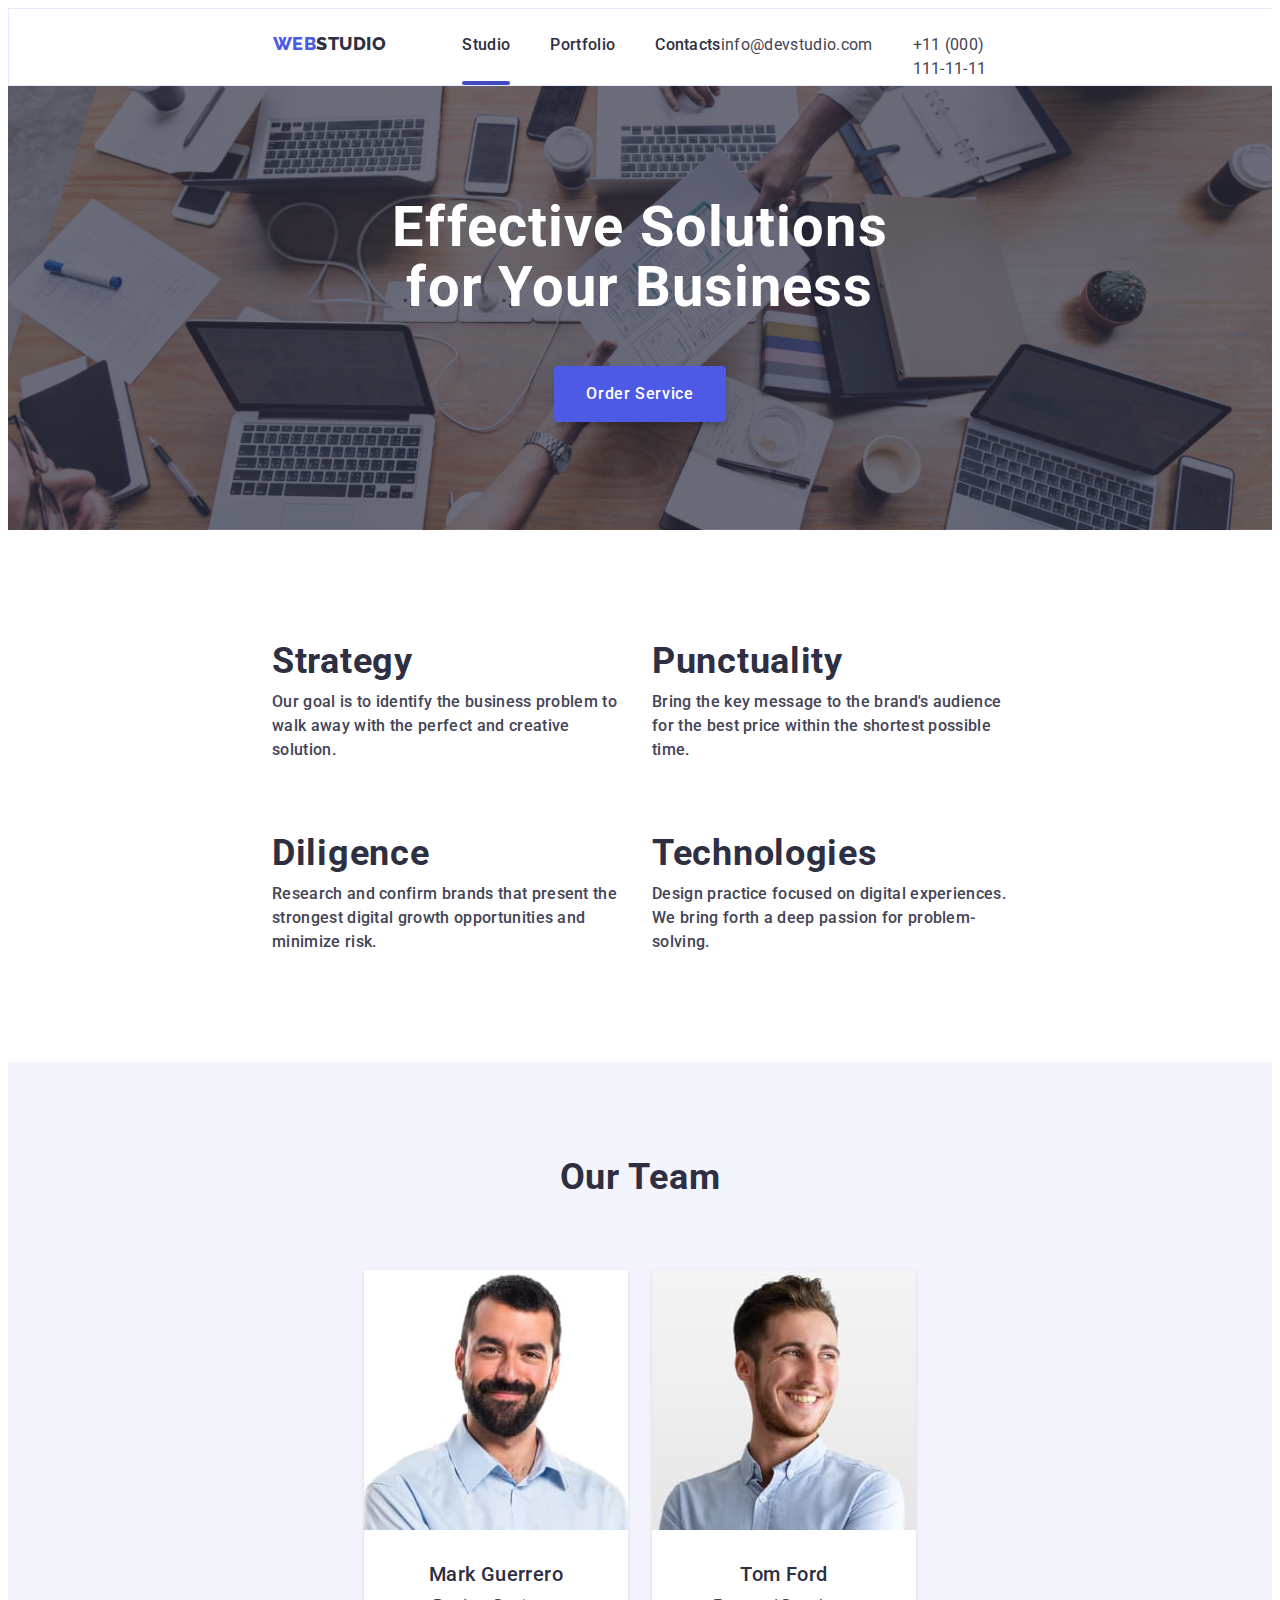
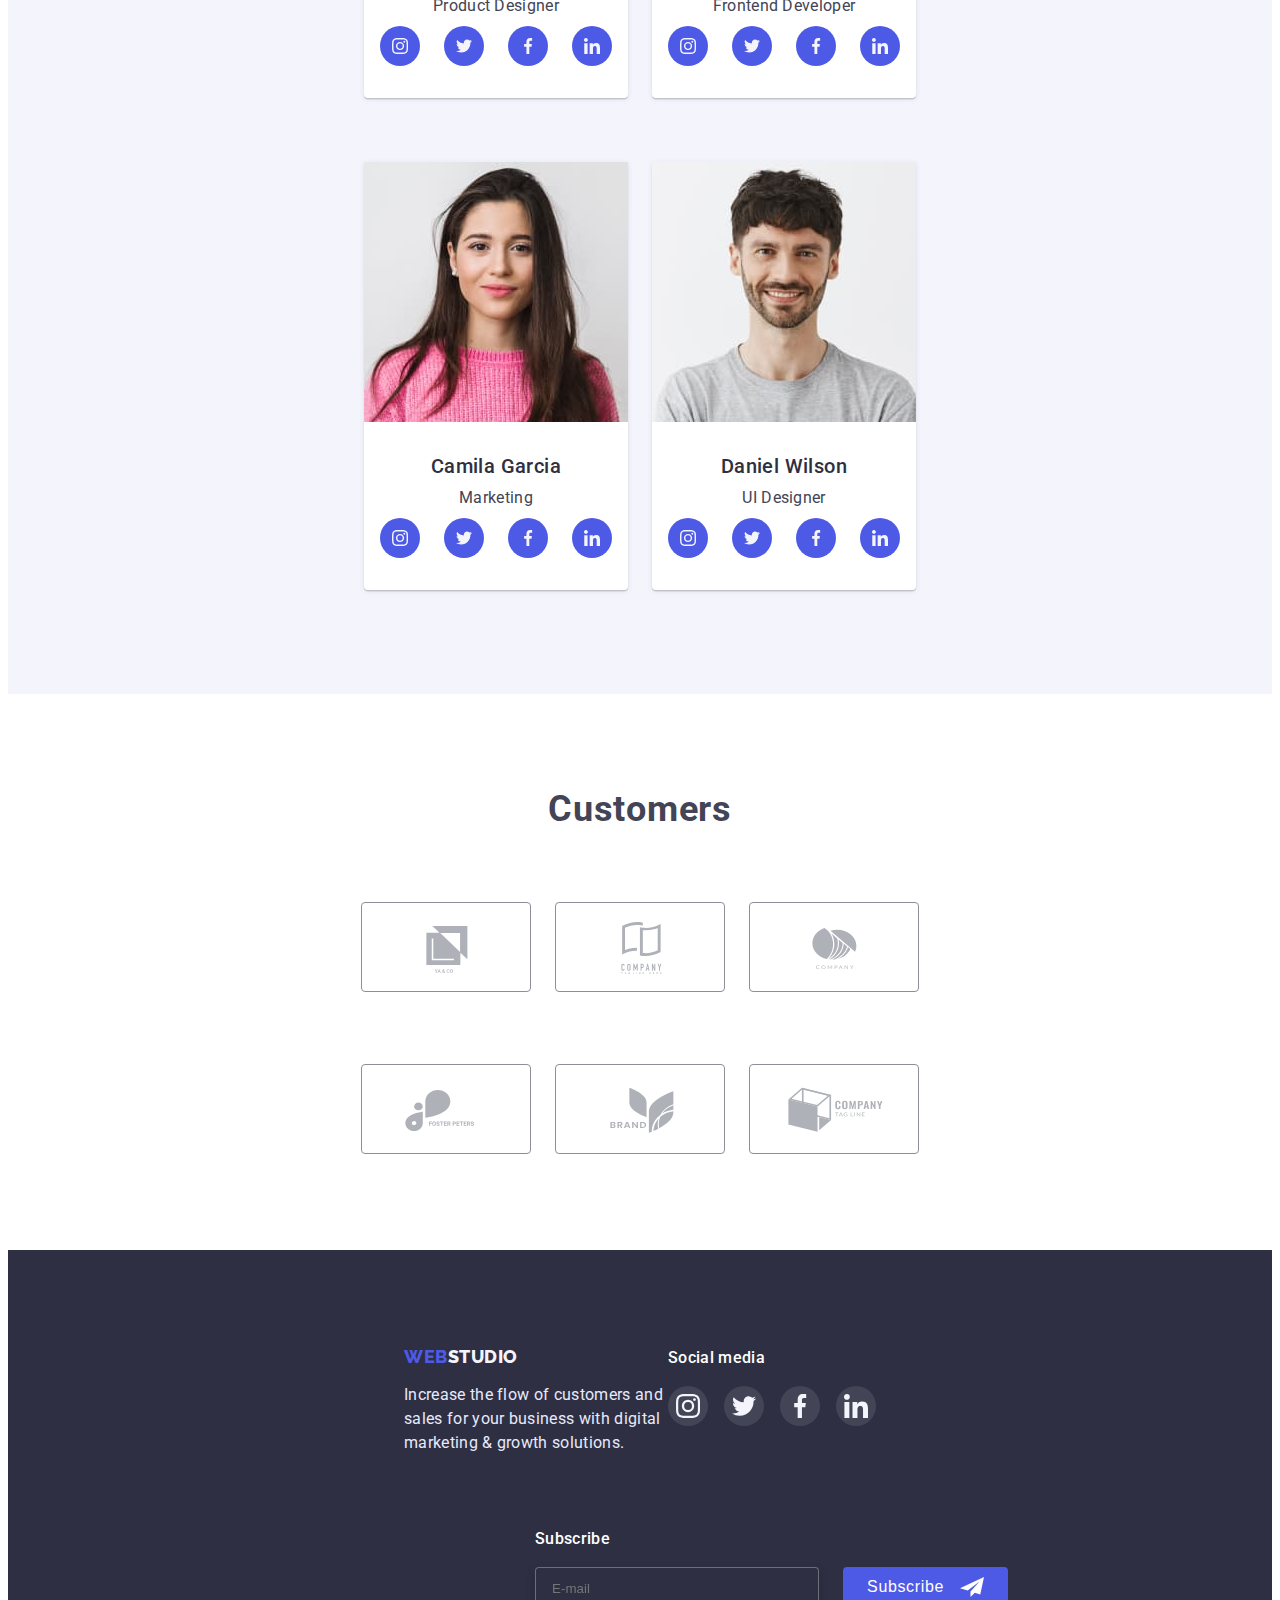
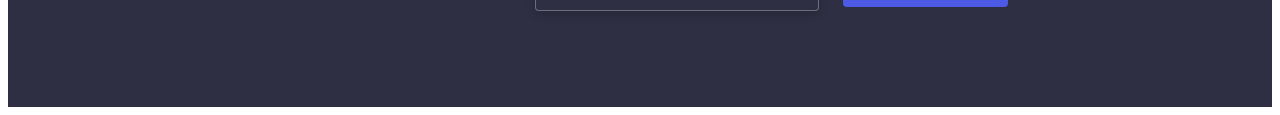
==== commit e998f084: "HW7 V1.0" ====
--- a/index.html
+++ b/index.html
@@ -15,6 +15,7 @@
         integrity="sha512-wpPYUAdjBVSE4KJnH1VR1HeZfpl1ub8YT/NKx4PuQ5NmX2tKuGu6U/JRp5y+Y8XG2tV+wKQpNHVUX03MfMFn9Q=="
         crossorigin="anonymous" referrerpolicy="no-referrer" />
     <link rel="stylesheet" href="./css/styles.css">
+    <link rel="stylesheet" href="./css/media.css">
 </head>
 
 <body>
--- a/css/styles.css
+++ b/css/styles.css
@@ -26,7 +26,7 @@
 }
 
 .container {
-  width: 1158px;
+  width: 288px;
   padding: 0;
   margin: 0 auto;
 }
@@ -46,8 +46,8 @@
 }
 
 .section {
-  padding-top: 188px;
-  padding-bottom: 188px;
+  padding-top: 112px;
+  padding-bottom: 112px;
 }
 .link {
   text-decoration: none;
@@ -66,11 +66,9 @@
   border: 1px solid #e7e9fc;
   border-right: none;
 }
-
 .header-container {
   display: flex;
 }
-
 .header-logo {
   font-family: "Raleway", sans-serif;
   font-style: normal;
@@ -82,16 +80,13 @@
   color: #4d5ae5;
   margin-right: 76px;
 }
-
 .header-nav {
   display: flex;
 }
-
 .header-list {
   display: flex;
   gap: 40px;
 }
-
 .header-link {
   font-style: normal;
   font-weight: 500;
@@ -101,7 +96,6 @@
   color: #2e2f42;
   transition: color 250ms cubic-bezier(0.4, 0, 0.2, 1);
 }
-
 .current::after {
   content: "";
   height: 4px;
@@ -113,33 +107,26 @@
   bottom: 0;
   position: absolute-1px;
 }
-
 .header-link:hover {
   color: #404bbf;
 }
-
 .header-link:focus {
   color: #404bbf;
 }
-
 .header-contact {
   font-style: normal;
   margin-left: auto;
 }
-
 .header-address:hover {
   color: #404bbf;
 }
-
 .header-address:focus {
   color: #404bbf;
 }
-
 .header-cont-list {
   display: flex;
   gap: 40px;
 }
-
 .header-address {
   font-style: normal;
   font-weight: 400;
@@ -149,7 +136,7 @@
   color: #434455;
   transition: color 250ms cubic-bezier(0.4, 0, 0.2, 1);
 }
-
+/**------------Hero----------------- */
 .hero {
   background-color: #2e2f42;
   background-image: linear-gradient(
@@ -161,7 +148,6 @@
   background-position: center;
   background-size: cover;
 }
-
 .hero-title {
   font-size: 56px;
   line-height: 1.07;
@@ -190,14 +176,12 @@
   border: transparent;
   transition: color 250ms cubic-bezier(0.4, 0, 0.2, 1);
 }
-
 .hero-btn:hover {
   color: #ffffff;
   background: #404bbf;
   box-shadow: 0px 4px 4px rgba(0, 0, 0, 0.15);
   border-radius: 4px;
 }
-
 .hero-btn:focus {
   color: #ffffff;
   background: #404bbf;
@@ -207,87 +191,60 @@
 
 /**-------------- Mission---------- */
 .mission {
-  padding-top: 120px;
-  padding-bottom: 120px;
-}
-
+  padding-top: 96px;
+  padding-bottom: 96px;
+}
 .mission-list {
   display: flex;
   flex-direction: row;
-  flex-wrap: nowrap;
+  flex-wrap: wrap;
   justify-content: space-between;
-}
-
+  row-gap: 72px;
+}
 .mission-item {
-  max-width: 264px;
-}
-
+  max-width: 288px;
+}
 .mission-icon {
-  width: 264px;
-  height: 112px;
-  background: #f4f4fd;
-  border-radius: 4px;
-  display: flex;
-  align-items: center;
-  justify-content: center;
-  margin-bottom: 8px;
-}
-
+  display: none;
+}
 .mission-title {
-  font-weight: 500;
-  font-size: 20px;
-  line-height: 1.2;
-  letter-spacing: 0.02em;
-  color: #2e2f42;
-  margin-bottom: 8px;
-}
-
-.mission-text {
-  font-size: 16px;
-  line-height: 1.5;
-  letter-spacing: 0.02em;
-  color: #434455;
-}
-
-.about {
-  padding-bottom: 120px;
-  padding-top: 0;
-}
-
-.about-list {
-  display: flex;
-  justify-content: space-between;
-  flex-wrap: nowrap;
-}
-
-.about-title {
   font-weight: 700;
   font-size: 36px;
   line-height: 1.11;
-  text-align: center;
-  letter-spacing: 0.02em;
-  text-transform: capitalize;
+  letter-spacing: 0.02em;
   color: #2e2f42;
-  margin-bottom: 72px;
-}
-
+  margin-bottom: 8px;
+  text-align: center;
+}
+.mission-text {
+  font-weight: 500;
+  font-size: 16px;
+  line-height: 1.5;
+  letter-spacing: 0.02em;
+  color: #434455;
+}
+
+/**-----------------About---------------- */
+.about {
+  display: none;
+}
+
+/**---------------Team------------------ */
 .team {
   background-color: #f4f4fd;
-  padding-top: 120px;
-  padding-bottom: 120px;
-}
-
+  padding-top: 96px;
+  padding-bottom: 128px;
+}
 .team-list {
   display: flex;
-  justify-content: space-between;
-  flex-wrap: nowrap;
-}
-
+  justify-content: center;
+  flex-wrap: wrap;
+  row-gap: 72px;
+}
 .team-desc {
   padding-top: 32px;
   padding-bottom: 32px;
 }
-
 .team-title {
   font-weight: 700;
   font-size: 36px;
@@ -298,11 +255,9 @@
   color: var(--main-text-color);
   margin-bottom: 72px;
 }
-
 .team-img {
   display: block;
 }
-
 .team-item {
   background: #ffffff;
   box-shadow: 0px 1px 6px rgba(46, 47, 66, 0.08),
@@ -310,7 +265,6 @@
   border-radius: 0px 0px 4px 4px;
   max-width: 264px;
 }
-
 .team-name {
   font-weight: 500;
   font-size: 20px;
@@ -320,7 +274,6 @@
   color: var(--main-text-color);
   margin-bottom: 8px;
 }
-
 .team-post {
   font-size: 16px;
   line-height: 1.5;
@@ -329,7 +282,6 @@
   color: var(--second-text-color);
   margin-bottom: 8px;
 }
-
 .team-soc {
   display: flex;
   justify-content: center;
@@ -350,21 +302,18 @@
   justify-content: center;
   transition: color 250ms cubic-bezier(0.4, 0, 0.2, 1);
 }
-
 .team-soc-link:hover {
   background-color: #404bbf;
 }
-
 .team-soc-link:focus {
   background-color: #404bbf;
 }
+
 /**-------Clients---------- */
-
 .client {
-  padding-top: 130px;
-  padding-bottom: 120px;
-}
-
+  padding-top: 96px;
+  padding-bottom: 96px;
+}
 .client-title {
   font-weight: 700;
   font-size: 36px;
@@ -374,15 +323,15 @@
   text-transform: capitalize;
   margin-bottom: 72px;
 }
-
 .client-list {
   display: flex;
   justify-content: center;
-  gap: 24px;
-}
-
+  flex-wrap: wrap;
+  column-gap: 16px;
+  row-gap: 72px;
+}
 .client-link {
-  width: 168px;
+  width: 190px;
   height: 88px;
   border: 1px solid #8e8f99;
   border-radius: 4px;
@@ -391,23 +340,18 @@
   justify-content: center;
   transition: color 250ms cubic-bezier(0.4, 0, 0.2, 1);
 }
-
 .client-logo-icon {
   fill: #afb1b8;
 }
-
 .client-link:hover {
   border-color: #404bbf;
 }
-
 .client-link:hover .client-logo-icon {
   fill: #404bbf;
 }
-
 .client-link:focus {
   border-color: #404bbf;
 }
-
 .client-link:focus .client-logo-icon {
   fill: #404bbf;
 }
@@ -416,13 +360,16 @@
 
 .footer {
   background-color: #2e2f42;
-  padding-top: 100px;
-  padding-bottom: 100px;
+  padding-top: 96px;
+  padding-bottom: 96px;
   display: flex;
 }
 
 .footer-container {
   display: flex;
+  flex-wrap: wrap;
+  row-gap: 72px;
+  justify-content: center;
 }
 
 .header-logo-d {
@@ -450,6 +397,7 @@
   line-height: 1.17;
   display: flex;
   align-items: center;
+  justify-content: center;
   letter-spacing: 0.03em;
   text-transform: uppercase;
   color: #4d5ae5;
@@ -465,11 +413,7 @@
   line-height: 1.5;
   letter-spacing: 0.02em;
   color: #e7e9fc;
-  max-width: 264px;
-}
-
-.footer-soc {
-  margin-left: 120px;
+  max-width: 268px;
 }
 
 .footer-soc-title {
@@ -479,6 +423,7 @@
   letter-spacing: 0.02em;
   color: #ffffff;
   margin-bottom: 16px;
+  text-align: center;
 }
 
 .footer-soc-list {
@@ -520,10 +465,13 @@
   color: #ffffff;
   margin-bottom: 16px;
   display: flex;
+  text-align: center;
+  justify-content: center;
 }
 
 .footer-sub {
   display: flex;
+  flex-wrap: wrap;
 }
 
 .footer-input {
@@ -531,7 +479,7 @@
   filter: drop-shadow(0px 4px 4px rgba(0, 0, 0, 0.15));
   border-radius: 4px;
   background-color: #2e2f42;
-  width: 264px;
+  width: 288px;
   height: 40px;
   padding-left: 16px;
   margin-right: 24px;
@@ -936,4 +884,4 @@
   background-image: url(../images/check-box.svg);
   background-repeat: no-repeat;
   background-position: center;
-} */ ;
+} */
--- a/css/media.css
+++ b/css/media.css
@@ -0,0 +1,337 @@
+@media screen and (min-width: 428px) {
+  .container {
+    width: 396px;
+    padding: 0;
+    margin: 0 auto;
+  }
+  .section {
+    padding-top: 188px;
+    padding-bottom: 188px;
+  }
+
+  /**-----------Mission--------- */
+  .mission-item {
+    max-width: 396px;
+  }
+}
+
+@media screen and (min-width: 768px) and (max-width: 1439px) {
+  .container {
+    width: 736px;
+    padding: 0;
+    margin: 0 auto;
+  }
+  .section {
+    padding-top: 112px;
+    padding-bottom: 108px;
+  }
+
+  /**-----------Mission--------- */
+  .mission-list {
+    column-gap: 24px;
+    row-gap: 72px;
+  }
+  .mission-item {
+    max-width: 356px;
+  }
+  .mission-title {
+    text-align: left;
+  }
+
+  /**---------------Team------------------ */
+  .team {
+    padding-top: 96px;
+    padding-bottom: 104px;
+  }
+  .team-list {
+    display: flex;
+    justify-content: center;
+    flex-wrap: wrap;
+    column-gap: 24px;
+    row-gap: 64px;
+  }
+  /**-------Clients---------- */
+  .client-list {
+    display: flex;
+    justify-content: center;
+    flex-wrap: wrap;
+    column-gap: 24px;
+    row-gap: 72px;
+  }
+  .client-link {
+    width: 168px;
+  }
+  /**-------Footer---------- */
+  .footer-logo {
+    justify-content: left;
+  }
+  .footer-item {
+    max-width: 264px;
+  }
+  .footer-soc-title {
+    text-align: left;
+  }
+  .footer-email-title {
+    text-align: left;
+    justify-content: left;
+  }
+}
+.footer-button {
+  margin-top: 0px;
+}
+.footer-input {
+  width: 264px;
+  margin-bottom: 0px;
+}
+
+@media screen and (min-width: 1440px) {
+  .container {
+    width: 1158px;
+    padding: 0;
+    margin: 0 auto;
+  }
+  .section {
+    padding-top: 188px;
+    padding-bottom: 188px;
+  }
+  /**-----------Mission--------- */
+  .mission {
+    padding-top: 120px;
+    padding-bottom: 120px;
+  }
+  .mission-list {
+    flex-wrap: nowrap;
+  }
+  .mission-item {
+    max-width: 264px;
+  }
+  .mission-icon {
+    width: 264px;
+    height: 112px;
+    background: #f4f4fd;
+    border-radius: 4px;
+    display: flex;
+    align-items: center;
+    justify-content: center;
+    margin-bottom: 8px;
+  }
+  .mission-title {
+    font-weight: 500;
+    font-size: 20px;
+    line-height: 1.2;
+    letter-spacing: 0.02em;
+    color: #2e2f42;
+    margin-bottom: 8px;
+    text-align: left;
+  }
+  .mission-text {
+    font-size: 16px;
+    line-height: 1.5;
+    letter-spacing: 0.02em;
+    color: #434455;
+  }
+  /**-----------------About---------------- */
+  .about {
+    padding-bottom: 120px;
+    padding-top: 0;
+    display: flex;
+  }
+  .about-list {
+    display: flex;
+    justify-content: space-between;
+    flex-wrap: nowrap;
+  }
+  .about-title {
+    font-weight: 700;
+    font-size: 36px;
+    line-height: 1.11;
+    text-align: center;
+    letter-spacing: 0.02em;
+    text-transform: capitalize;
+    color: #2e2f42;
+    margin-bottom: 72px;
+  }
+  /**---------------Team------------------ */
+  .team {
+    padding-top: 120px;
+    padding-bottom: 120px;
+  }
+  .team-list {
+    display: flex;
+    justify-content: space-between;
+    flex-wrap: nowrap;
+  }
+  /**-------Clients---------- */
+  .client {
+    padding-top: 130px;
+    padding-bottom: 120px;
+  }
+  .client-list {
+    display: flex;
+    justify-content: center;
+    gap: 24px;
+  }
+  .client-link {
+    width: 168px;
+  }
+
+  /**-------Footer---------- */
+  .footer {
+    padding-top: 100px;
+    padding-bottom: 100px;
+    display: flex;
+  }
+
+  .footer-container {
+    display: flex;
+    flex-wrap: nowrap;
+  }
+
+  .header-logo-d {
+    color: #2e2f42;
+  }
+
+  .header-logo-studio-w {
+    font-family: "Raleway";
+    font-style: normal;
+    font-weight: 800;
+    font-size: 18px;
+    line-height: 1.16;
+    display: flex;
+    align-items: center;
+    letter-spacing: 0.03em;
+    text-transform: uppercase;
+    color: #f4f4fd;
+  }
+
+  .footer-logo {
+    font-family: "Raleway", sans-serif;
+    font-style: normal;
+    font-weight: 800;
+    font-size: 18px;
+    line-height: 1.17;
+    display: flex;
+    align-items: center;
+    justify-content: left;
+    letter-spacing: 0.03em;
+    text-transform: uppercase;
+    color: #4d5ae5;
+    margin-bottom: 16px;
+  }
+
+  .footer-logo-studio-w {
+    color: #f4f4fd;
+  }
+
+  .footer-item {
+    max-width: 264px;
+  }
+
+  .footer-soc {
+    margin-left: 120px;
+  }
+
+  .footer-soc-title {
+    font-weight: 500;
+    font-size: 16px;
+    line-height: 1.5;
+    letter-spacing: 0.02em;
+    color: #ffffff;
+    margin-bottom: 16px;
+    text-align: left;
+  }
+
+  .footer-soc-list {
+    display: flex;
+    justify-content: center;
+    gap: 16px;
+  }
+  .footer-soc-item {
+    width: 40px;
+    height: 40px;
+  }
+  .footer-soc-link {
+    width: 100%;
+    height: 100%;
+    border-radius: 50%;
+    background-color: rgba(255, 255, 255, 0.1);
+    display: flex;
+    align-items: center;
+    justify-content: center;
+    transition: color 250ms cubic-bezier(0.4, 0, 0.2, 1);
+  }
+
+  .footer-soc-link:hover {
+    background-color: #31d0aa;
+  }
+
+  .footer-soc-link:focus {
+    background-color: #31d0aa;
+  }
+
+  .footer-email {
+    margin-left: auto;
+  }
+  .footer-email-title {
+    font-weight: 500;
+    font-size: 16px;
+    line-height: 1.5;
+    letter-spacing: 0.02em;
+    color: #ffffff;
+    margin-bottom: 16px;
+    display: flex;
+    text-align: left;
+    justify-content: left;
+  }
+
+  .footer-sub {
+    display: flex;
+    flex-wrap: nowrap;
+  }
+
+  .footer-input {
+    border: 1px solid rgba(255, 255, 255, 0.3);
+    filter: drop-shadow(0px 4px 4px rgba(0, 0, 0, 0.15));
+    border-radius: 4px;
+    background-color: #2e2f42;
+    width: 264px;
+    height: 40px;
+    padding-left: 16px;
+    margin-right: 24px;
+    margin-bottom: 0px;
+  }
+
+  .footer-input:is(:hover, :focus) {
+    border-color: #4d5ae5;
+  }
+
+  .footer-button {
+    font-weight: 500;
+    font-size: 16px;
+    line-height: 1.5;
+    align-items: center;
+    text-align: center;
+    display: flex;
+    letter-spacing: 0.04em;
+    border: none;
+    color: #ffffff;
+    background: #4d5ae5;
+    border-radius: 4px;
+    cursor: pointer;
+    max-height: 40px;
+    padding: 8px 24px;
+    margin-top: 0px;
+  }
+
+  .footer-button:is(:hover, :focus) {
+    color: #ffffff;
+    background: #404bbf;
+    box-shadow: 0px 4px 4px rgba(0, 0, 0, 0.15);
+    border-radius: 4px;
+  }
+
+  .footer-button-icon {
+    fill: #ffffff;
+    margin-left: 16px;
+  }
+}
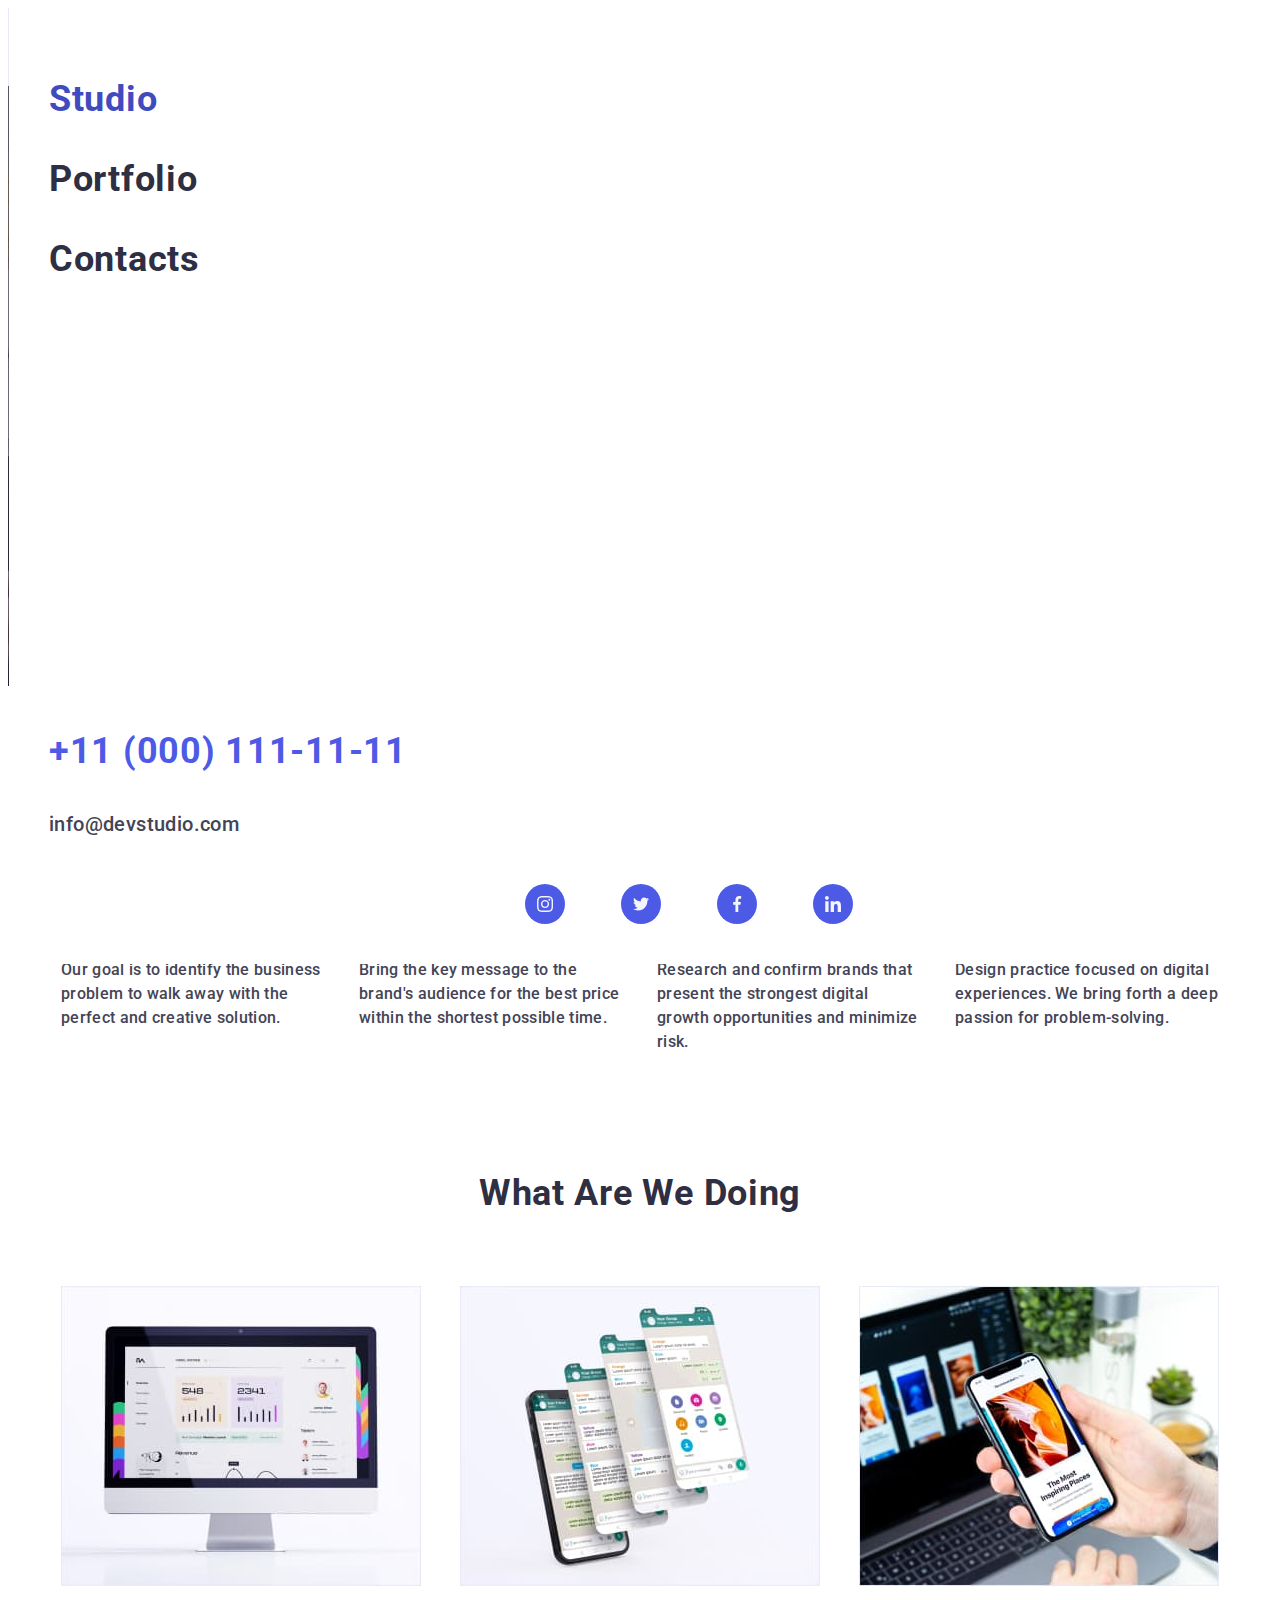
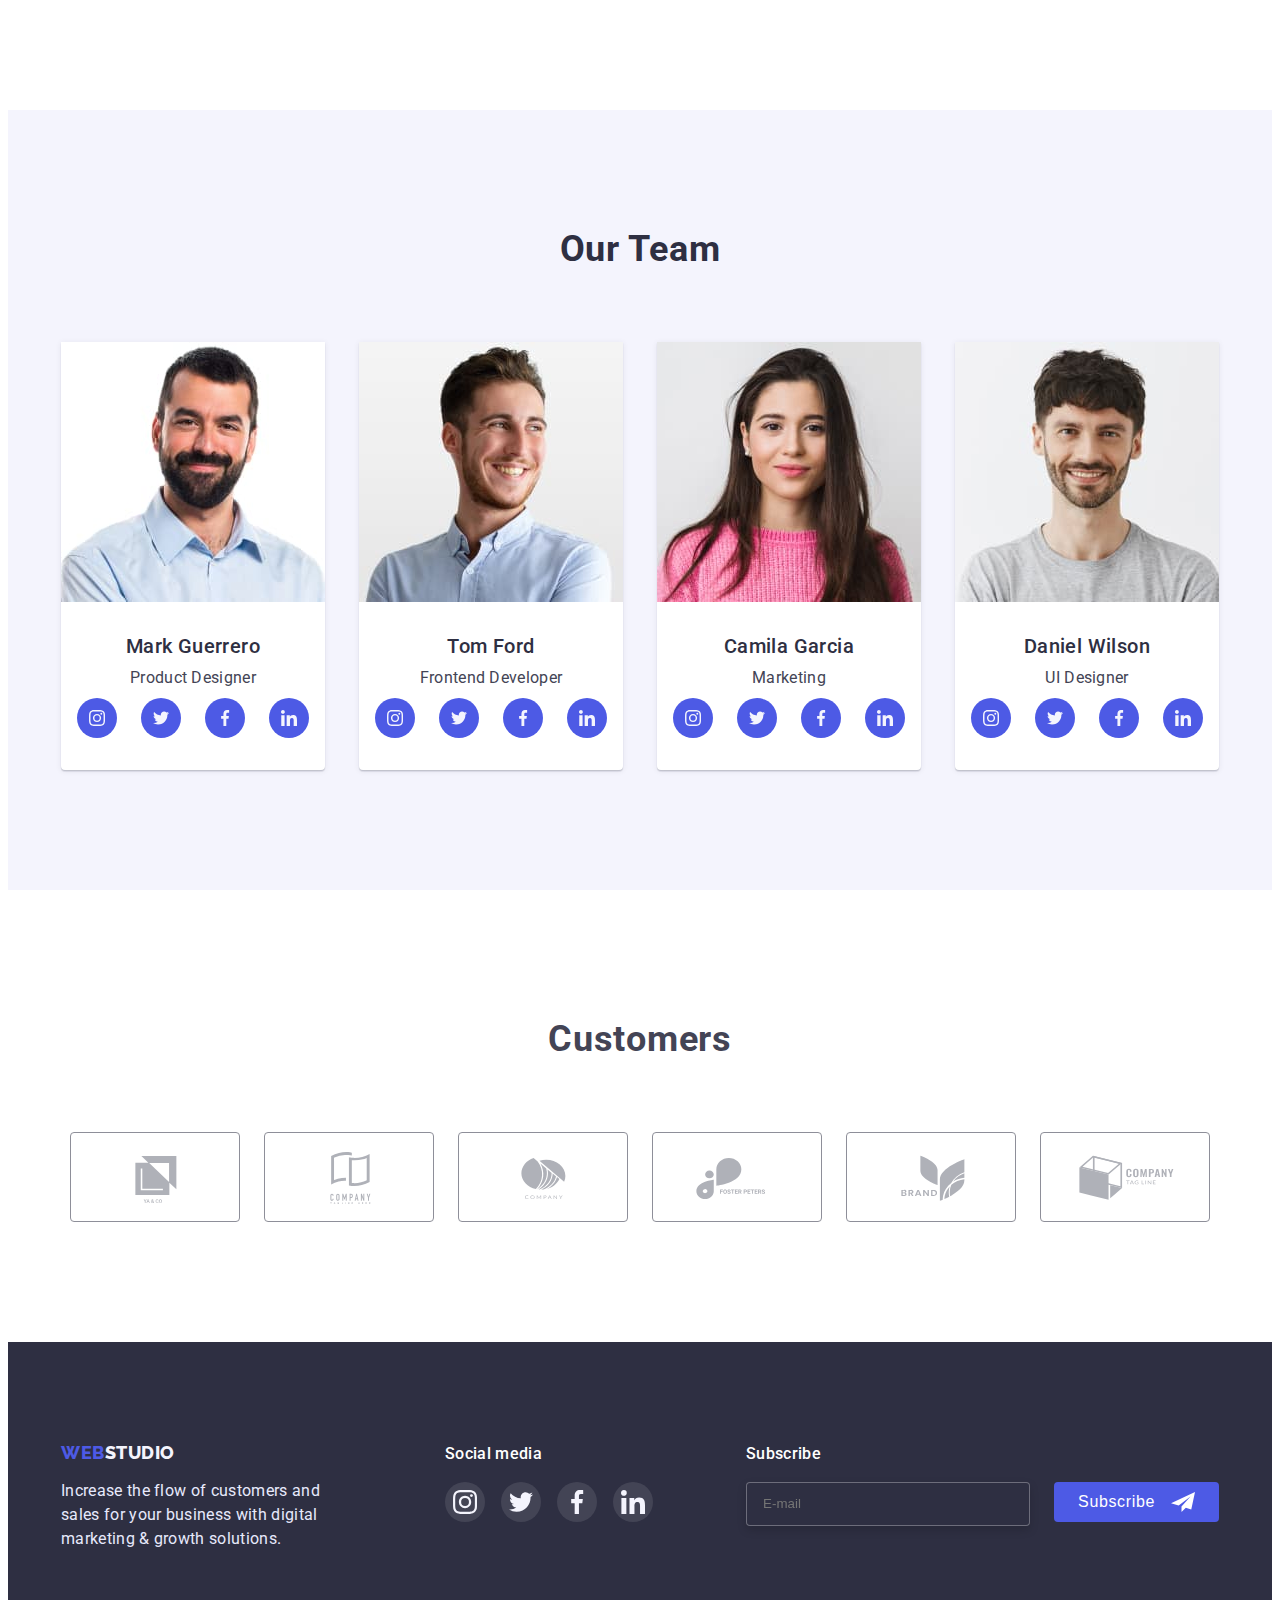
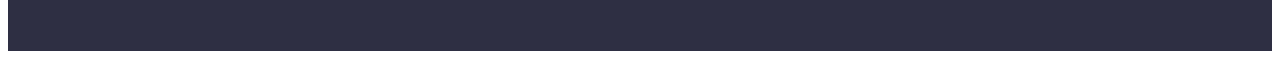
==== commit 8ebc069c: "V1.2" ====
--- a/index.html
+++ b/index.html
@@ -37,6 +37,63 @@
                             111-11-11</a></li>
                 </ul>
             </address>
+            <button class="mob-burger" data-menu-open type="button">
+                <svg width="32" height="22" class="mob-burger-item">
+                    <use href="./images/icons.svg#icon-mobile-burger"></use>
+                </svg>
+            </button>
+        </div>
+
+        <div class="mob-menu" data-menu>
+            <div>
+                <button class="button-close-mob-menu" data-menu-close type="button">
+                    <svg width="8" height="8" class="close-mob-menu-icon">
+                        <use href="./images/close.svg#icon-close-icon"></use>
+                    </svg>
+                </button>
+                <ul class="mob-menu-list list">
+                    <li class="mob-menu-item"><a class="mob-menu-link link present" href="./index.html">Studio</a></li>
+                    <li class="mob-menu-item"><a class="mob-menu-link link" href="./portfolio.html">Portfolio</a></li>
+                    <li class="mob-menu-item"><a class="mob-menu-link link" href="">Contacts</a></li>
+                </ul>
+            </div>
+            <div>
+                <ul class="mob-menu-cont-list list">
+                    <li class="contact"><a class="mob-menu-address-tel link" href="tel:+110001111111">+11 (000)
+                            111-11-11</a></li>
+                    <li><a class="mob-menu-address link" href="mailto:info@devstudio.com">info@devstudio.com</a></li>
+                </ul>
+                <ul class="mob-menu-soc list">
+                    <li class="mob-menu-soc-item">
+                        <a href="" class="mob-menu-soc-link link">
+                            <svg width="16" height="16" class="mob-menu-icon">
+                                <use href="./images/icons.svg#icon-instagram"></use>
+                            </svg>
+                        </a>
+                    </li>
+                    <li class="mob-menu-soc-item">
+                        <a href="" class="mob-menu-soc-link link">
+                            <svg width="16" height="16" class="mob-menu-icon">
+                                <use href="./images/icons.svg#icon-twitter"></use>
+                            </svg>
+                        </a>
+                    </li>
+                    <li class="mob-menu-soc-item">
+                        <a href="" class="mob-menu-soc-link link">
+                            <svg width="16" height="16" class="mob-menu-icon">
+                                <use href="./images/icons.svg#icon-facebook"></use>
+                            </svg>
+                        </a>
+                    </li>
+                    <li class="mob-menu-soc-item">
+                        <a href="" class="mob-menu-soc-link link">
+                            <svg width="16" height="16" class="mob-menu-icon">
+                                <use href="./images/icons.svg#icon-linkedin"></use>
+                            </svg>
+                        </a>
+                    </li>
+                </ul>
+            </div>
         </div>
     </header>
 
@@ -110,11 +167,13 @@
             <div class="container">
                 <h2 class="about-title">What are we doing</h2>
                 <ul class="about-list list">
-                    <li><img class="about-img" src="./images/img1.jpg" alt="lapton screen with opened site" width="360">
-                    </li>
-                    <li><img class="about-img" src="./images/img2.jpg" alt="mobile phone with many opened programs"
-                            width="360"></li>
-                    <li><img class="about-img" src="./images/img3.jpg" alt="hand with phone near laptop" width="360">
+                    <li><img class="about-img" srcset="./images/img1.jpg 1x, ./images/img1-2x.jpg 2x"
+                            src="./images/img1.jpg" alt="lapton screen with opened site" width="360">
+                    </li>
+                    <li><img class="about-img" srcset="./images/img2.jpg 1x, ./images/img2-2x.jpg 2x"
+                            src="./images/img2.jpg" alt="mobile phone with many opened programs" width="360"></li>
+                    <li><img class="about-img" srcset="./images/img3.jpg 1x, ./images/img3-2x.jpg 2x"
+                            src="./images/img3.jpg" alt="hand with phone near laptop" width="360">
                     </li>
                 </ul>
             </div>
@@ -125,7 +184,8 @@
                 <h2 class="team-title">Our Team</h2>
                 <ul class="team-list list">
                     <li class="team-item">
-                        <img class="team-img" src="./images/tc1.jpg" alt="man with dark hair and bear" width="264">
+                        <img class="team-img" srcset="./images/tc1.jpg 1x, ./images/tc1-2x.jpg 2x"
+                            src="./images/tc1.jpg" alt="man with dark hair and bear" width="264">
                         <div class="team-desc">
                             <h3 class="team-name">Mark Guerrero</h3>
                             <p class="team-post">Product Designer</p>
@@ -162,7 +222,8 @@
                         </div>
                     </li>
                     <li class="team-item">
-                        <img class="team-img" src="./images/tc2.jpg" alt="smiling man is looking to right" width="264">
+                        <img class="team-img" srcset="./images/tc2.jpg 1x, ./images/tc2-2x.jpg 2x"
+                            src="./images/tc2.jpg" alt="smiling man is looking to right" width="264">
                         <div class="team-desc">
                             <h3 class="team-name">Tom Ford</h3>
                             <p class="team-post">Frontend Developer</p>
@@ -199,7 +260,8 @@
                         </div>
                     </li>
                     <li class="team-item">
-                        <img class="team-img" src="./images/tc3.jpg" alt="woman in pink sweater" width="264">
+                        <img class="team-img" srcset="./images/tc3.jpg 1x, ./images/tc3-2x.jpg 2x"
+                            src="./images/tc3.jpg" alt="woman in pink sweater" width="264">
                         <div class="team-desc">
                             <h3 class="team-name">Camila Garcia</h3>
                             <p class="team-post">Marketing</p>
@@ -236,7 +298,8 @@
                         </div>
                     </li>
                     <li class="team-item">
-                        <img class="team-img" src="./images/tc4.jpg" alt="smiling man with dark hair" width="264">
+                        <img class="team-img" srcset="./images/tc4.jpg 1x, ./images/tc4-2x.jpg 2x"
+                            src="./images/tc4.jpg" alt="smiling man with dark hair" width="264">
                         <div class="team-desc">
                             <h3 class="team-name">Daniel Wilson</h3>
                             <p class="team-post">UI Designer</p>
@@ -428,6 +491,7 @@
         </div>
     </div>
     <script src="./js/modal.js"></script>
+    <script src="./js/menu.js"></script>
 </body>
 
 </html>--- a/css/styles.css
+++ b/css/styles.css
@@ -82,9 +82,10 @@
 }
 .header-nav {
   display: flex;
+  margin-right: auto;
 }
 .header-list {
-  display: flex;
+  display: none;
   gap: 40px;
 }
 .header-link {
@@ -116,6 +117,7 @@
 .header-contact {
   font-style: normal;
   margin-left: auto;
+  display: none;
 }
 .header-address:hover {
   color: #404bbf;
@@ -125,7 +127,6 @@
 }
 .header-cont-list {
   display: flex;
-  gap: 40px;
 }
 .header-address {
   font-style: normal;
@@ -136,6 +137,101 @@
   color: #434455;
   transition: color 250ms cubic-bezier(0.4, 0, 0.2, 1);
 }
+
+.mob-burger {
+  border: none;
+  background-color: transparent;
+}
+.mob-menu {
+  position: fixed;
+  top: 0;
+  z-index: 1;
+  width: 100%;
+  height: 100%;
+  background-color: #ffffff;
+  padding: 24px 24px 40px 40px;
+  display: flex;
+  flex-direction: column;
+  justify-content: space-between;
+  overflow: auto;
+}
+.button-close-mob-menu {
+  background: #e7e9fc;
+  border: 1px solid rgba(0, 0, 0, 0.1);
+  width: 24px;
+  height: 24px;
+  display: block;
+  margin-left: auto;
+  box-sizing: border-box;
+  border-radius: 50%;
+  cursor: pointer;
+  margin-bottom: 32px;
+}
+.close-mob-menu-icon {
+  color: #000000;
+}
+.mob-menu-item:not(:last-child) {
+  margin-bottom: 40px;
+}
+.mob-menu-link {
+  font-weight: 700;
+  font-size: 36px;
+  line-height: 1.11;
+  letter-spacing: 0.02em;
+  text-transform: capitalize;
+  color: #2e2f42;
+}
+.present {
+  color: #404bbf;
+}
+.mob-menu-cont-list {
+  margin-bottom: 48px;
+}
+.contact {
+  margin-bottom: 40px;
+}
+.mob-menu-address-tel {
+  font-weight: 700;
+  font-size: 25px;
+  line-height: 1.11;
+  letter-spacing: 0.02em;
+  text-transform: capitalize;
+  color: #4d5ae5;
+}
+.mob-menu-address {
+  font-weight: 500;
+  font-size: 20px;
+  line-height: 1.2;
+  letter-spacing: 0.02em;
+  color: #434455;
+}
+.mob-menu-soc {
+  display: flex;
+  justify-content: center;
+  gap: 32px;
+  transition: color 250ms cubic-bezier(0.4, 0, 0.2, 1);
+}
+.mob-menu-soc-item {
+  width: 40px;
+  height: 40px;
+}
+.mob-menu-soc-link {
+  width: 100%;
+  height: 100%;
+  border-radius: 50%;
+  background-color: #4d5ae5;
+  display: flex;
+  align-items: center;
+  justify-content: center;
+  transition: color 250ms cubic-bezier(0.4, 0, 0.2, 1);
+}
+.mob-menu-soc-link:hover {
+  background-color: #404bbf;
+}
+.mob-menu-soc-link:focus {
+  background-color: #404bbf;
+}
+
 /**------------Hero----------------- */
 .hero {
   background-color: #2e2f42;
@@ -143,10 +239,21 @@
       rgba(46, 47, 66, 0.7),
       rgba(46, 47, 66, 0.7)
     ),
-    url(../images/hero_bg.jpg);
+    url(../images/hero-mob.jpg);
   background-repeat: no-repeat;
   background-position: center;
   background-size: cover;
+}
+@media (min-device-pixel-ratio: 2),
+  (min-resolution: 192dpi),
+  (min-resolution: 2dppx) {
+  .hero {
+    background-image: linear-gradient(
+        rgba(46, 47, 66, 0.7),
+        rgba(46, 47, 66, 0.7)
+      ),
+      url(../images/hero-mob-2x.jpg);
+  }
 }
 .hero-title {
   font-size: 56px;
@@ -445,15 +552,12 @@
   justify-content: center;
   transition: color 250ms cubic-bezier(0.4, 0, 0.2, 1);
 }
-
 .footer-soc-link:hover {
   background-color: #31d0aa;
 }
-
 .footer-soc-link:focus {
   background-color: #31d0aa;
 }
-
 .footer-email {
   margin-left: auto;
 }
@@ -468,12 +572,10 @@
   text-align: center;
   justify-content: center;
 }
-
 .footer-sub {
   display: flex;
   flex-wrap: wrap;
 }
-
 .footer-input {
   border: 1px solid rgba(255, 255, 255, 0.3);
   filter: drop-shadow(0px 4px 4px rgba(0, 0, 0, 0.15));
@@ -482,13 +584,10 @@
   width: 288px;
   height: 40px;
   padding-left: 16px;
-  margin-right: 24px;
-}
-
+}
 .footer-input:is(:hover, :focus) {
   border-color: #4d5ae5;
 }
-
 .footer-button {
   font-weight: 500;
   font-size: 16px;
@@ -504,15 +603,15 @@
   cursor: pointer;
   max-height: 40px;
   padding: 8px 24px;
-}
-
+  margin: 0 auto;
+  margin-top: 16px;
+}
 .footer-button:is(:hover, :focus) {
   color: #ffffff;
   background: #404bbf;
   box-shadow: 0px 4px 4px rgba(0, 0, 0, 0.15);
   border-radius: 4px;
 }
-
 .footer-button-icon {
   fill: #ffffff;
   margin-left: 16px;
@@ -524,18 +623,15 @@
   padding-top: 96px;
   padding-bottom: 120px;
 }
-
 .port-list {
   display: flex;
   justify-content: center;
   flex-wrap: nowrap;
   margin-bottom: 72px;
 }
-
 .port-nav {
   margin-right: 24px;
 }
-
 .port-btn {
   font-family: "Roboto", sans-serif;
   font-style: normal;
@@ -556,7 +652,6 @@
   padding: 12px 24px;
   transition: color 250ms cubic-bezier(0.4, 0, 0.2, 1);
 }
-
 .port-btn:hover {
   color: #ffffff;
   background-color: #404bbf;
@@ -571,23 +666,19 @@
     0px 2px 2px rgba(0, 0, 0, 0.12);
   border-radius: 4px;
 }
-
 .port-example-list {
   display: flex;
   justify-content: space-between;
   flex-wrap: wrap;
 }
-
 .port-desc {
   padding-top: 32px;
   padding-bottom: 32px;
   padding-left: 16px;
 }
-
 .card {
   margin-bottom: 48px;
 }
-
 .port-example-item {
   box-sizing: border-box;
   border: 1px solid #e7e9fc;
@@ -595,19 +686,16 @@
   max-width: 360px;
   transition: color 250ms cubic-bezier(0.4, 0, 0.2, 1);
 }
-
 .port-example-item:hover {
   border: 1px solid #f4f4fd;
   box-shadow: 0px 1px 6px rgba(46, 47, 66, 0.08),
     0px 1px 1px rgba(46, 47, 66, 0.16), 0px 2px 1px rgba(46, 47, 66, 0.08);
 }
-
 .port-example-item:focus {
   border: 1px solid #f4f4fd;
   box-shadow: 0px 1px 6px rgba(46, 47, 66, 0.08),
     0px 1px 1px rgba(46, 47, 66, 0.16), 0px 2px 1px rgba(46, 47, 66, 0.08);
 }
-
 .port-example-name {
   font-weight: 500;
   font-size: 20px;
@@ -616,31 +704,25 @@
   color: var(--main-text-color);
   margin-bottom: 8px;
 }
-
 .port-example-type {
   font-size: 16px;
   line-height: 1.5;
   letter-spacing: 0.02em;
   color: var(--second-text-color);
 }
-
 .port-img {
   display: block;
 }
-
 .port-cover {
   position: relative;
   overflow: hidden;
 }
-
 .link-port-cover:hover .overlay {
   transform: translateY(0);
 }
-
 .link-port-cover:focus .overlay {
   transform: translateY(0);
 }
-
 .overlay {
   position: absolute;
   background-color: #4d5ae5;
@@ -652,7 +734,6 @@
   transition: transform 250ms;
   transition-timing-function: cubic-bezier(0.4, 0, 0.2, 1);
 }
-
 .port-cover-text {
   font-size: 16px;
   line-height: 1.5;
@@ -671,11 +752,10 @@
   transition: opacity 250ms cubic-bezier(0.4, 0, 0.2, 1),
     visibility 250ms cubic-bezier(0.4, 0, 0.2, 1);
 }
-
 .modal {
   position: absolute;
-  width: 408px;
-  min-height: 576px;
+  width: 284px;
+  min-height: 586px;
   background-color: #fcfcfc;
   border-radius: 4px;
   box-shadow: 0px 1px 1px rgba(0, 0, 0, 0.14), 0px 1px 3px rgba(0, 0, 0, 0.12),
@@ -684,16 +764,14 @@
   top: 50%;
   transform: translate(-50%, -50%) scale(1);
   transition: transform 250ms cubic-bezier(0.4, 0, 0.2, 1);
-  padding-left: 24px;
-  padding-right: 24px;
+  padding-left: 16px;
+  padding-right: 16px;
   padding-bottom: 24px;
   padding-top: 24px;
 }
-
 .backdrop.is-hidden .modal {
   transform: translate(-50%, -50%) scale(0);
 }
-
 .button-close-modal {
   background: #e7e9fc;
   border: 1px solid rgba(0, 0, 0, 0.1);
@@ -721,7 +799,7 @@
 }
 
 .modal-form {
-  width: 360px;
+  width: 252px;
   gap: 8px;
 }
 
@@ -818,7 +896,7 @@
   border: transparent;
   align-items: flex-start;
   transition: color 250ms cubic-bezier(0.4, 0, 0.2, 1);
-  margin-left: 95px;
+  margin-left: 45px;
   margin-top: 24px;
 }
 
@@ -835,7 +913,8 @@
   letter-spacing: 0.04em;
   color: #757575;
   display: flex;
-  gap: 8px;
+  gap: 4px;
+  flex-wrap: wrap;
 }
 
 .check-text span {
--- a/css/media.css
+++ b/css/media.css
@@ -8,14 +8,50 @@
     padding-top: 188px;
     padding-bottom: 188px;
   }
+  .mob-menu-address-tel {
+    font-weight: 700;
+    font-size: 36px;
+    line-height: 1.11;
+    letter-spacing: 0.02em;
+    text-transform: capitalize;
+    color: #4d5ae5;
+    padding-bottom: 40px;
+  }
+  .mob-menu-soc {
+    gap: 56px;
+  }
 
   /**-----------Mission--------- */
   .mission-item {
     max-width: 396px;
   }
+  .footer-input {
+    border: 1px solid rgba(255, 255, 255, 0.3);
+    filter: drop-shadow(0px 4px 4px rgba(0, 0, 0, 0.15));
+    border-radius: 4px;
+    background-color: #2e2f42;
+    width: 398px;
+    height: 40px;
+    padding-left: 16px;
+  }
+  /** --------Modal-------- */
+  .modal {
+    width: 392px;
+    min-height: 586px;
+  }
+  .modal-form {
+    width: 360px;
+  }
+  .modal-button {
+    margin-left: 95px;
+  }
+
+  .check-text {
+    gap: 8px;
+  }
 }
 
-@media screen and (min-width: 768px) and (max-width: 1439px) {
+@media screen and (min-width: 768px) and (max-width: 1199px) {
   .container {
     width: 736px;
     padding: 0;
@@ -25,7 +61,55 @@
     padding-top: 112px;
     padding-bottom: 108px;
   }
-
+  /**------------------Header-------------- */
+  .header {
+    display: flex;
+    align-items: center;
+  }
+  .header-logo {
+    margin-right: 120px;
+  }
+  .current::after {
+    margin-top: 18px;
+  }
+  .header-list {
+    display: flex;
+  }
+  .header-cont-list {
+    display: flex;
+    flex-wrap: wrap;
+    max-width: 119px;
+  }
+  .header-contact {
+    display: flex;
+  }
+  .header-address {
+    font-size: 12px;
+    line-height: 1.17;
+    letter-spacing: 0.04em;
+  }
+  .mob-burger {
+    display: none;
+  }
+  /**------------Hero------------- */
+  .hero {
+    background-image: linear-gradient(
+        rgba(46, 47, 66, 0.7),
+        rgba(46, 47, 66, 0.7)
+      ),
+      url(../images/hero-tablet.jpg);
+  }
+  @media (min-device-pixel-ratio: 2),
+    (min-resolution: 192dpi),
+    (min-resolution: 2dppx) {
+    .hero {
+      background-image: linear-gradient(
+          rgba(46, 47, 66, 0.7),
+          rgba(46, 47, 66, 0.7)
+        ),
+        url(../images/hero-tablet-2x.jpg);
+    }
+  }
   /**-----------Mission--------- */
   .mission-list {
     column-gap: 24px;
@@ -62,6 +146,19 @@
     width: 168px;
   }
   /**-------Footer---------- */
+  .footer-container {
+    display: flex;
+    flex-wrap: wrap;
+    row-gap: 72px;
+    column-gap: 24px;
+    text-align: left;
+    align-items: baseline;
+    max-width: 552px;
+    justify-content: left;
+  }
+  .footer-desc {
+    justify-content: left;
+  }
   .footer-logo {
     justify-content: left;
   }
@@ -71,20 +168,42 @@
   .footer-soc-title {
     text-align: left;
   }
+  .footer-email {
+    margin-left: 0;
+  }
   .footer-email-title {
     text-align: left;
     justify-content: left;
   }
+  .footer-button {
+    margin-top: 0px;
+  }
+  .footer-input {
+    width: 264px;
+    margin-bottom: 0px;
+    margin-right: 24px;
+  }
+  /** --------Modal-------- */
+  .modal {
+    width: 408px;
+    min-height: 586px;
+    padding-left: 24px;
+    padding-right: 24px;
+    padding-bottom: 24px;
+    padding-top: 24px;
+  }
+  .modal-form {
+    width: 360px;
+  }
+  .modal-button {
+    margin-left: 95px;
+  }
+  .check-text {
+    gap: 8px;
+  }
 }
-.footer-button {
-  margin-top: 0px;
-}
-.footer-input {
-  width: 264px;
-  margin-bottom: 0px;
-}
-
-@media screen and (min-width: 1440px) {
+
+@media screen and (min-width: 1200px) {
   .container {
     width: 1158px;
     padding: 0;
@@ -93,6 +212,109 @@
   .section {
     padding-top: 188px;
     padding-bottom: 188px;
+  }
+  /** --------------------Main page--------------------  */
+
+  .header {
+    background-color: #ffffff;
+    padding-top: 24px;
+    box-sizing: border-box;
+    border: 1px solid #e7e9fc;
+    border-right: none;
+    display: flex;
+  }
+  .header-container {
+    display: flex;
+  }
+  .header-logo {
+    font-family: "Raleway", sans-serif;
+    font-style: normal;
+    font-weight: 800;
+    font-size: 18px;
+    line-height: 1.17;
+    letter-spacing: 0.03em;
+    text-transform: uppercase;
+    color: #4d5ae5;
+    margin-right: 76px;
+  }
+  .header-nav {
+    display: flex;
+  }
+  .header-list {
+    display: flex;
+    gap: 40px;
+  }
+  .header-link {
+    font-style: normal;
+    font-weight: 500;
+    font-size: 16px;
+    line-height: 1.5;
+    letter-spacing: 0.02em;
+    color: #2e2f42;
+    transition: color 250ms cubic-bezier(0.4, 0, 0.2, 1);
+  }
+  .current::after {
+    content: "";
+    height: 4px;
+    background: #404bbf;
+    border-radius: 2px;
+    width: currentwidth;
+    display: block;
+    margin-top: 24px;
+    bottom: 0;
+    position: absolute-1px;
+  }
+  .header-link:hover {
+    color: #404bbf;
+  }
+  .header-link:focus {
+    color: #404bbf;
+  }
+  .header-contact {
+    font-style: normal;
+    margin-left: auto;
+    display: flex;
+  }
+  .header-address:hover {
+    color: #404bbf;
+  }
+  .header-address:focus {
+    color: #404bbf;
+  }
+  .header-cont-list {
+    display: flex;
+    gap: 40px;
+  }
+  .header-address {
+    font-style: normal;
+    font-weight: 400;
+    font-size: 16px;
+    line-height: 1.5;
+    letter-spacing: 0.02em;
+    color: #434455;
+    transition: color 250ms cubic-bezier(0.4, 0, 0.2, 1);
+  }
+  .mob-burger {
+    display: none;
+  }
+  /**------------------Hero--------------- */
+  .hero {
+    background-image: linear-gradient(
+        rgba(46, 47, 66, 0.7),
+        rgba(46, 47, 66, 0.7)
+      ),
+      url(../images/hero_bg.jpg);
+  }
+  @media (min-device-pixel-ratio: 2),
+    (min-resolution: 192dpi),
+    (min-resolution: 2dppx) {
+    .hero {
+      background-image: linear-gradient(
+          rgba(46, 47, 66, 0.7),
+          rgba(46, 47, 66, 0.7)
+        ),
+        url(../images/hero_bg-2x.jpg);
+    }
   }
   /**-----------Mission--------- */
   .mission {
@@ -181,16 +403,13 @@
     padding-bottom: 100px;
     display: flex;
   }
-
   .footer-container {
     display: flex;
     flex-wrap: nowrap;
   }
-
   .header-logo-d {
     color: #2e2f42;
   }
-
   .header-logo-studio-w {
     font-family: "Raleway";
     font-style: normal;
@@ -203,7 +422,6 @@
     text-transform: uppercase;
     color: #f4f4fd;
   }
-
   .footer-logo {
     font-family: "Raleway", sans-serif;
     font-style: normal;
@@ -218,19 +436,15 @@
     color: #4d5ae5;
     margin-bottom: 16px;
   }
-
   .footer-logo-studio-w {
     color: #f4f4fd;
   }
-
   .footer-item {
     max-width: 264px;
   }
-
   .footer-soc {
     margin-left: 120px;
   }
-
   .footer-soc-title {
     font-weight: 500;
     font-size: 16px;
@@ -240,7 +454,6 @@
     margin-bottom: 16px;
     text-align: left;
   }
-
   .footer-soc-list {
     display: flex;
     justify-content: center;
@@ -260,15 +473,12 @@
     justify-content: center;
     transition: color 250ms cubic-bezier(0.4, 0, 0.2, 1);
   }
-
   .footer-soc-link:hover {
     background-color: #31d0aa;
   }
-
   .footer-soc-link:focus {
     background-color: #31d0aa;
   }
-
   .footer-email {
     margin-left: auto;
   }
@@ -283,12 +493,10 @@
     text-align: left;
     justify-content: left;
   }
-
   .footer-sub {
     display: flex;
     flex-wrap: nowrap;
   }
-
   .footer-input {
     border: 1px solid rgba(255, 255, 255, 0.3);
     filter: drop-shadow(0px 4px 4px rgba(0, 0, 0, 0.15));
@@ -300,11 +508,9 @@
     margin-right: 24px;
     margin-bottom: 0px;
   }
-
   .footer-input:is(:hover, :focus) {
     border-color: #4d5ae5;
   }
-
   .footer-button {
     font-weight: 500;
     font-size: 16px;
@@ -322,16 +528,32 @@
     padding: 8px 24px;
     margin-top: 0px;
   }
-
   .footer-button:is(:hover, :focus) {
     color: #ffffff;
     background: #404bbf;
     box-shadow: 0px 4px 4px rgba(0, 0, 0, 0.15);
     border-radius: 4px;
   }
-
   .footer-button-icon {
     fill: #ffffff;
     margin-left: 16px;
   }
+  /** --------Modal-------- */
+  .modal {
+    width: 408px;
+    min-height: 584px;
+    padding-left: 24px;
+    padding-right: 24px;
+    padding-bottom: 24px;
+    padding-top: 24px;
+  }
+  .modal-form {
+    width: 360px;
+  }
+  .modal-button {
+    margin-left: 95px;
+  }
+  .check-text {
+    gap: 8px;
+  }
 }
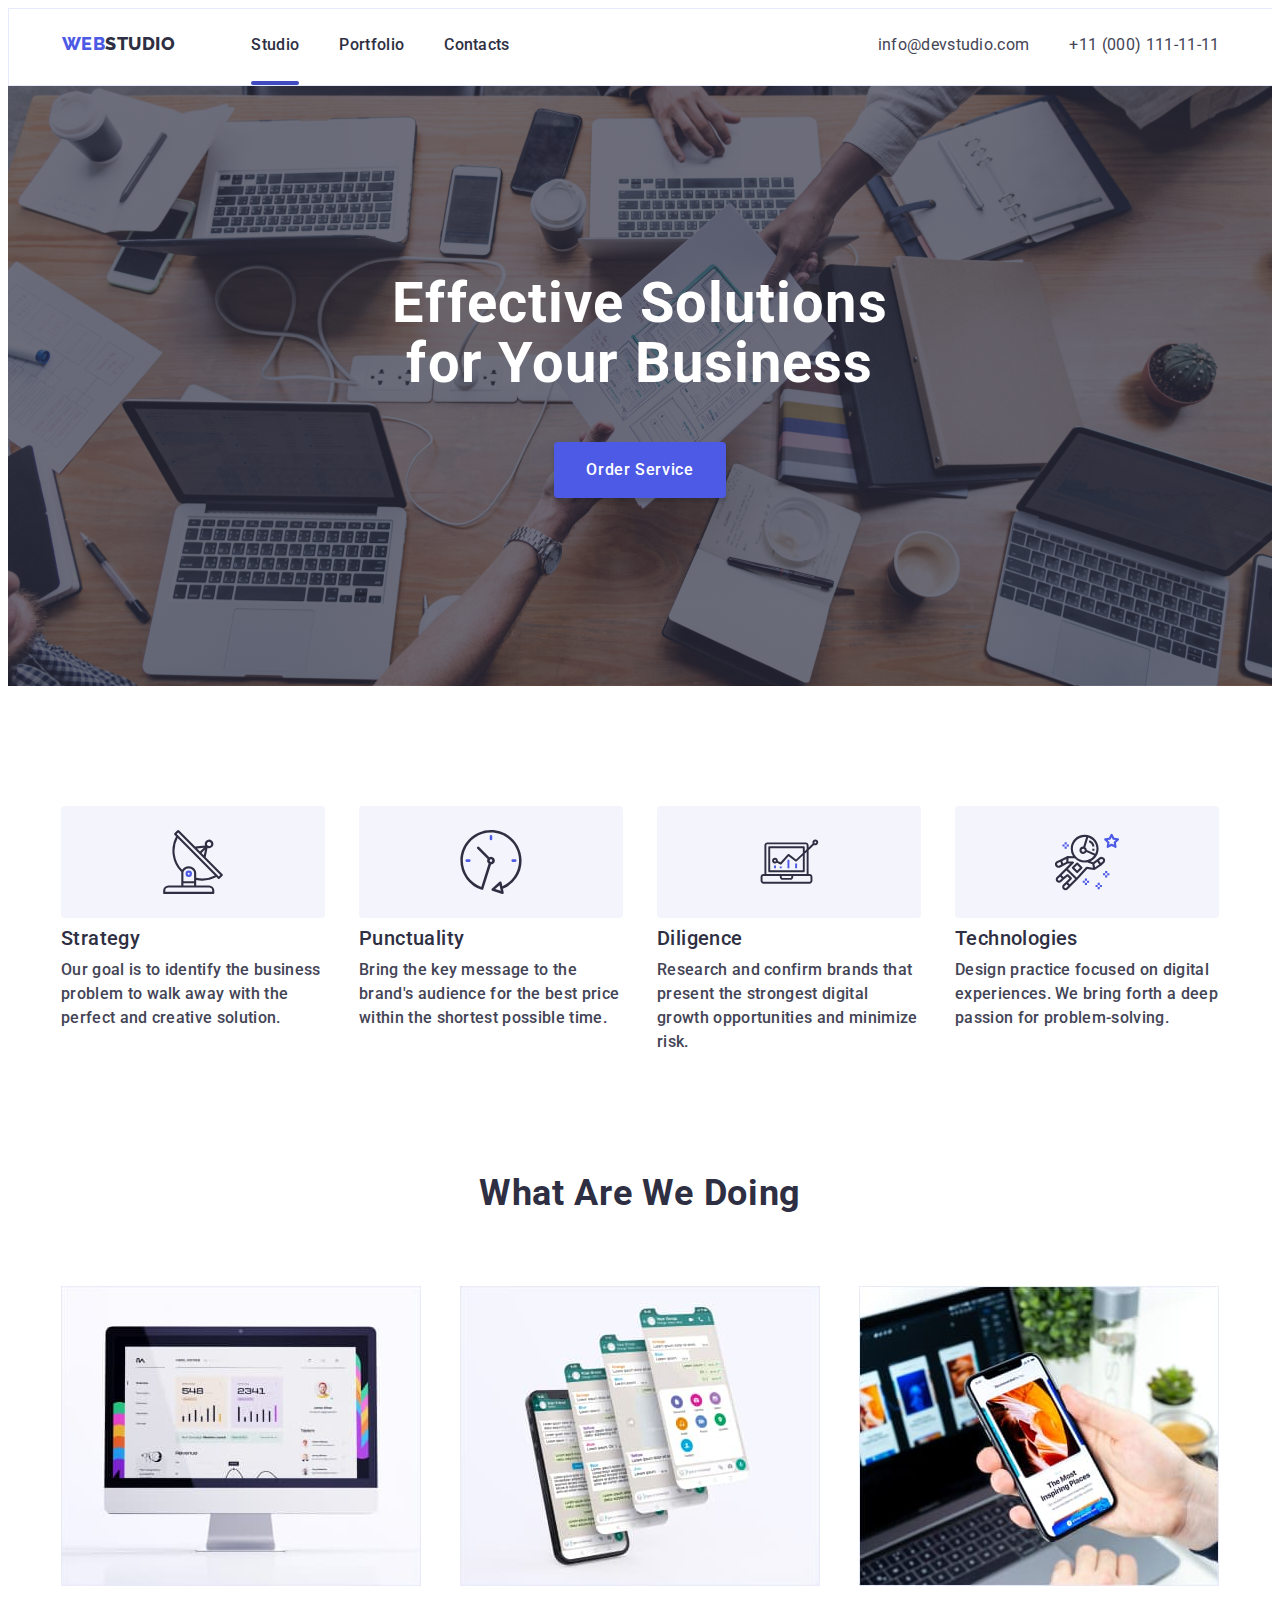
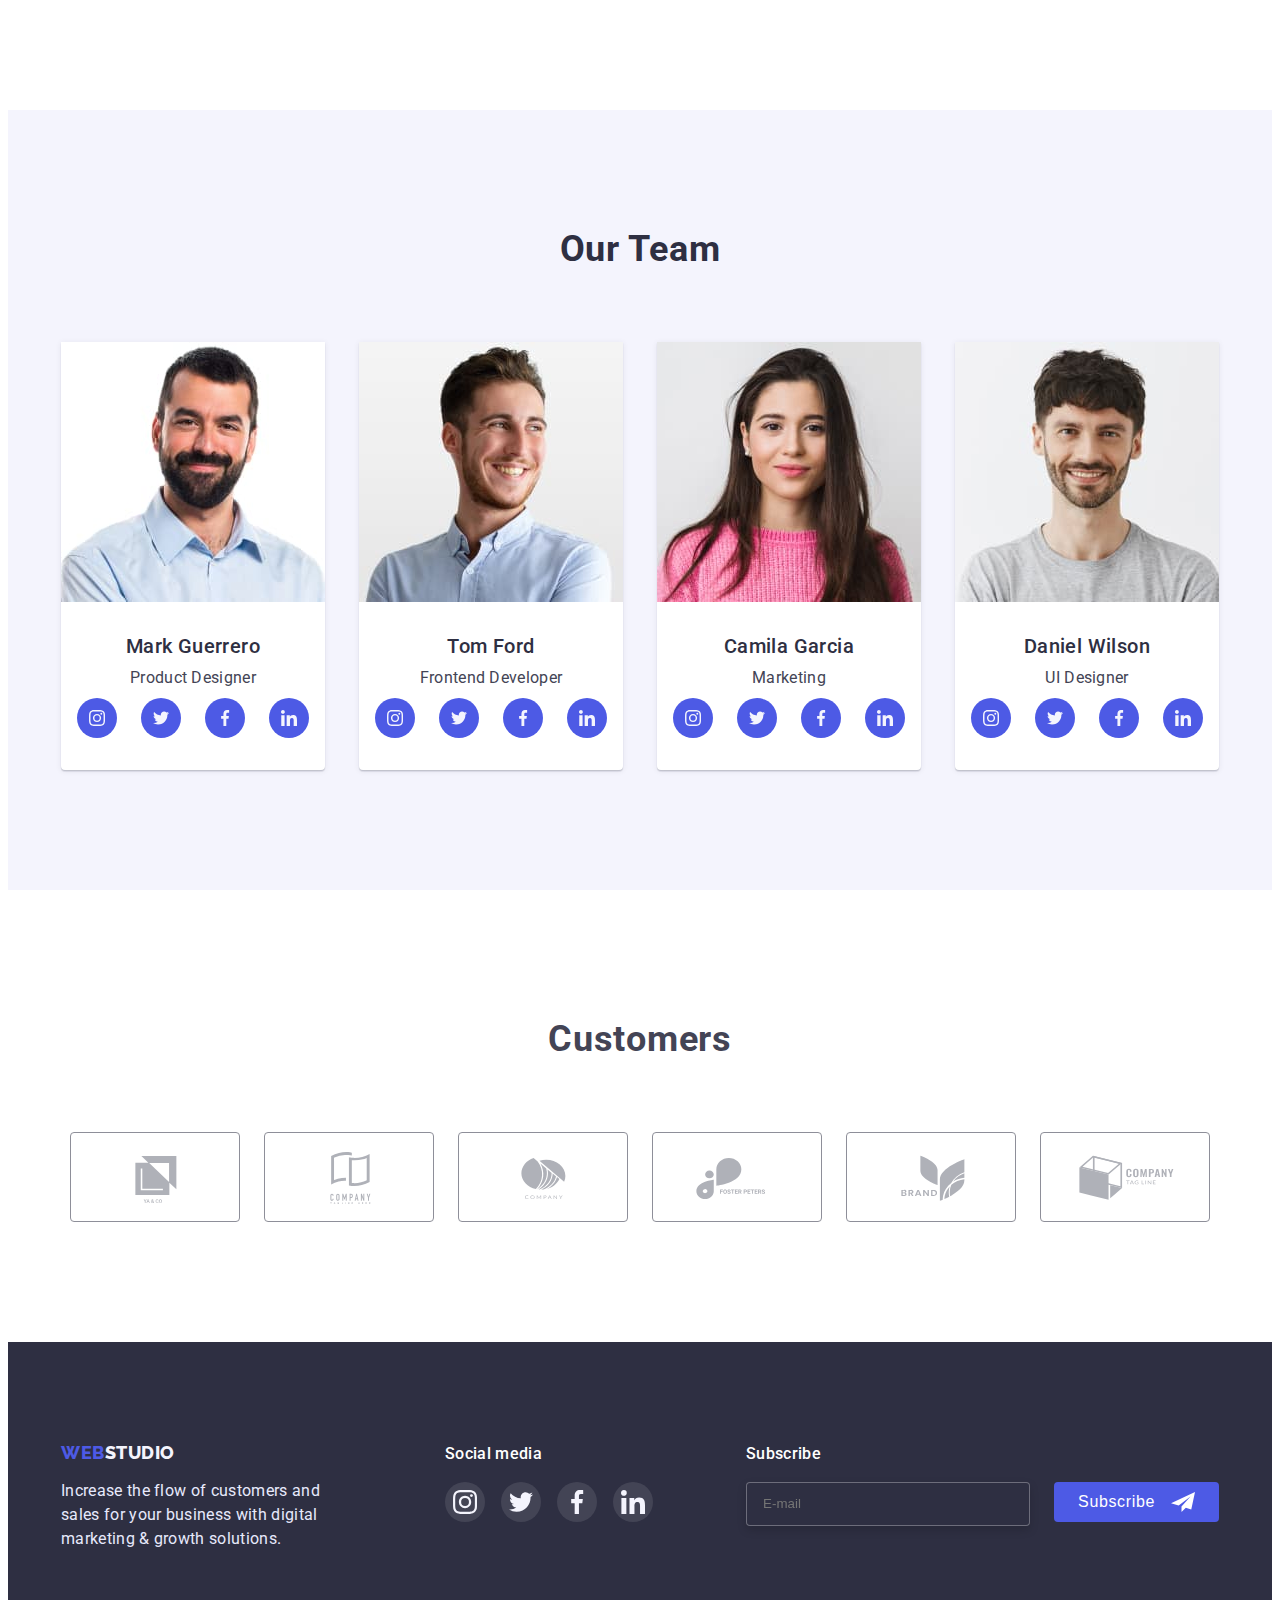
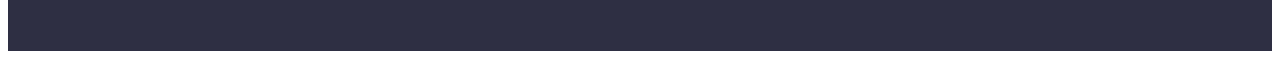
==== commit 8892b5e3: "V1.3" ====
--- a/index.html
+++ b/index.html
@@ -44,7 +44,7 @@
             </button>
         </div>
 
-        <div class="mob-menu" data-menu>
+        <div class="mob-menu is-hidden" data-menu>
             <div>
                 <button class="button-close-mob-menu" data-menu-close type="button">
                     <svg width="8" height="8" class="close-mob-menu-icon">
--- a/css/media.css
+++ b/css/media.css
@@ -90,6 +90,14 @@
   }
   .mob-burger {
     display: none;
+  }
+  .mob-menu {
+    display: none;
+  }
+  .is-hidden {
+    opacity: 0;
+    visibility: hidden;
+    pointer-events: none;
   }
   /**------------Hero------------- */
   .hero {
@@ -297,6 +305,14 @@
   .mob-burger {
     display: none;
   }
+  .mob-menu {
+    display: none;
+  }
+  .is-hidden {
+    opacity: 0;
+    visibility: hidden;
+    pointer-events: none;
+  }
   /**------------------Hero--------------- */
   .hero {
     background-image: linear-gradient(
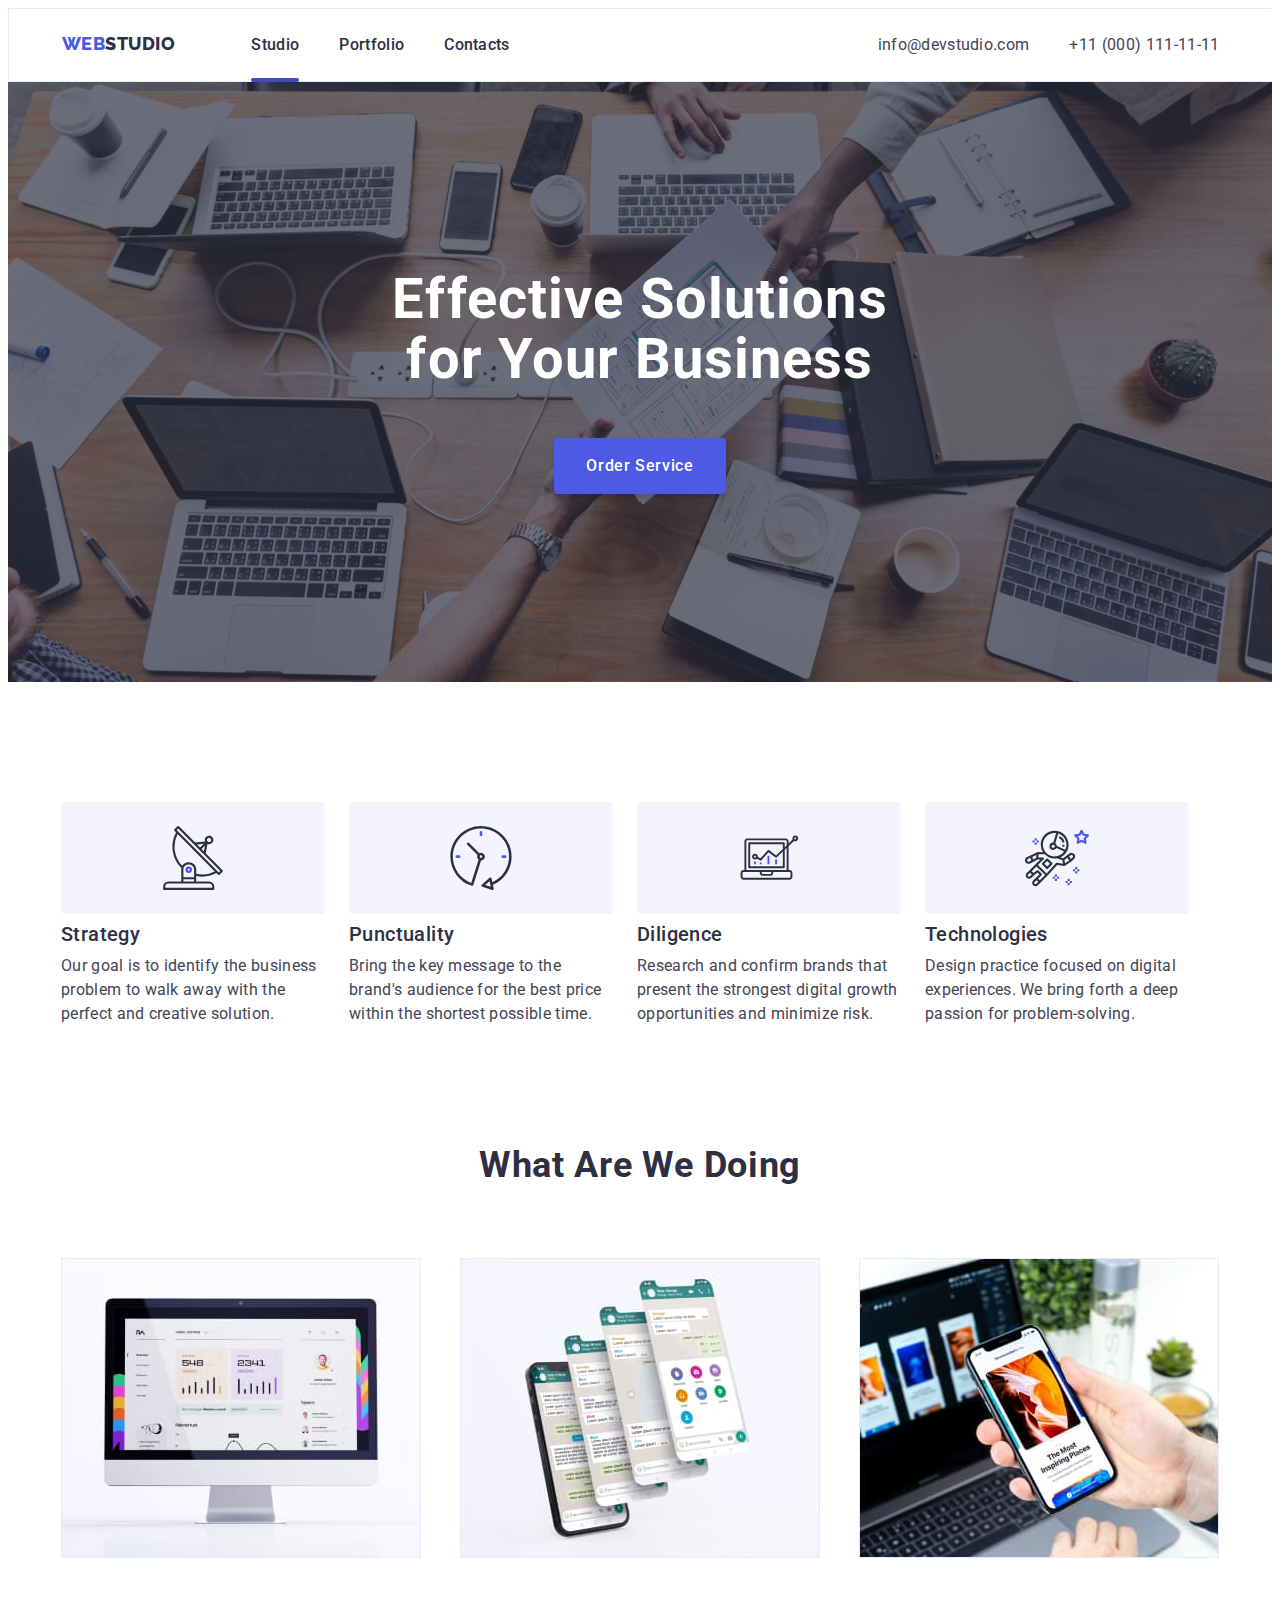
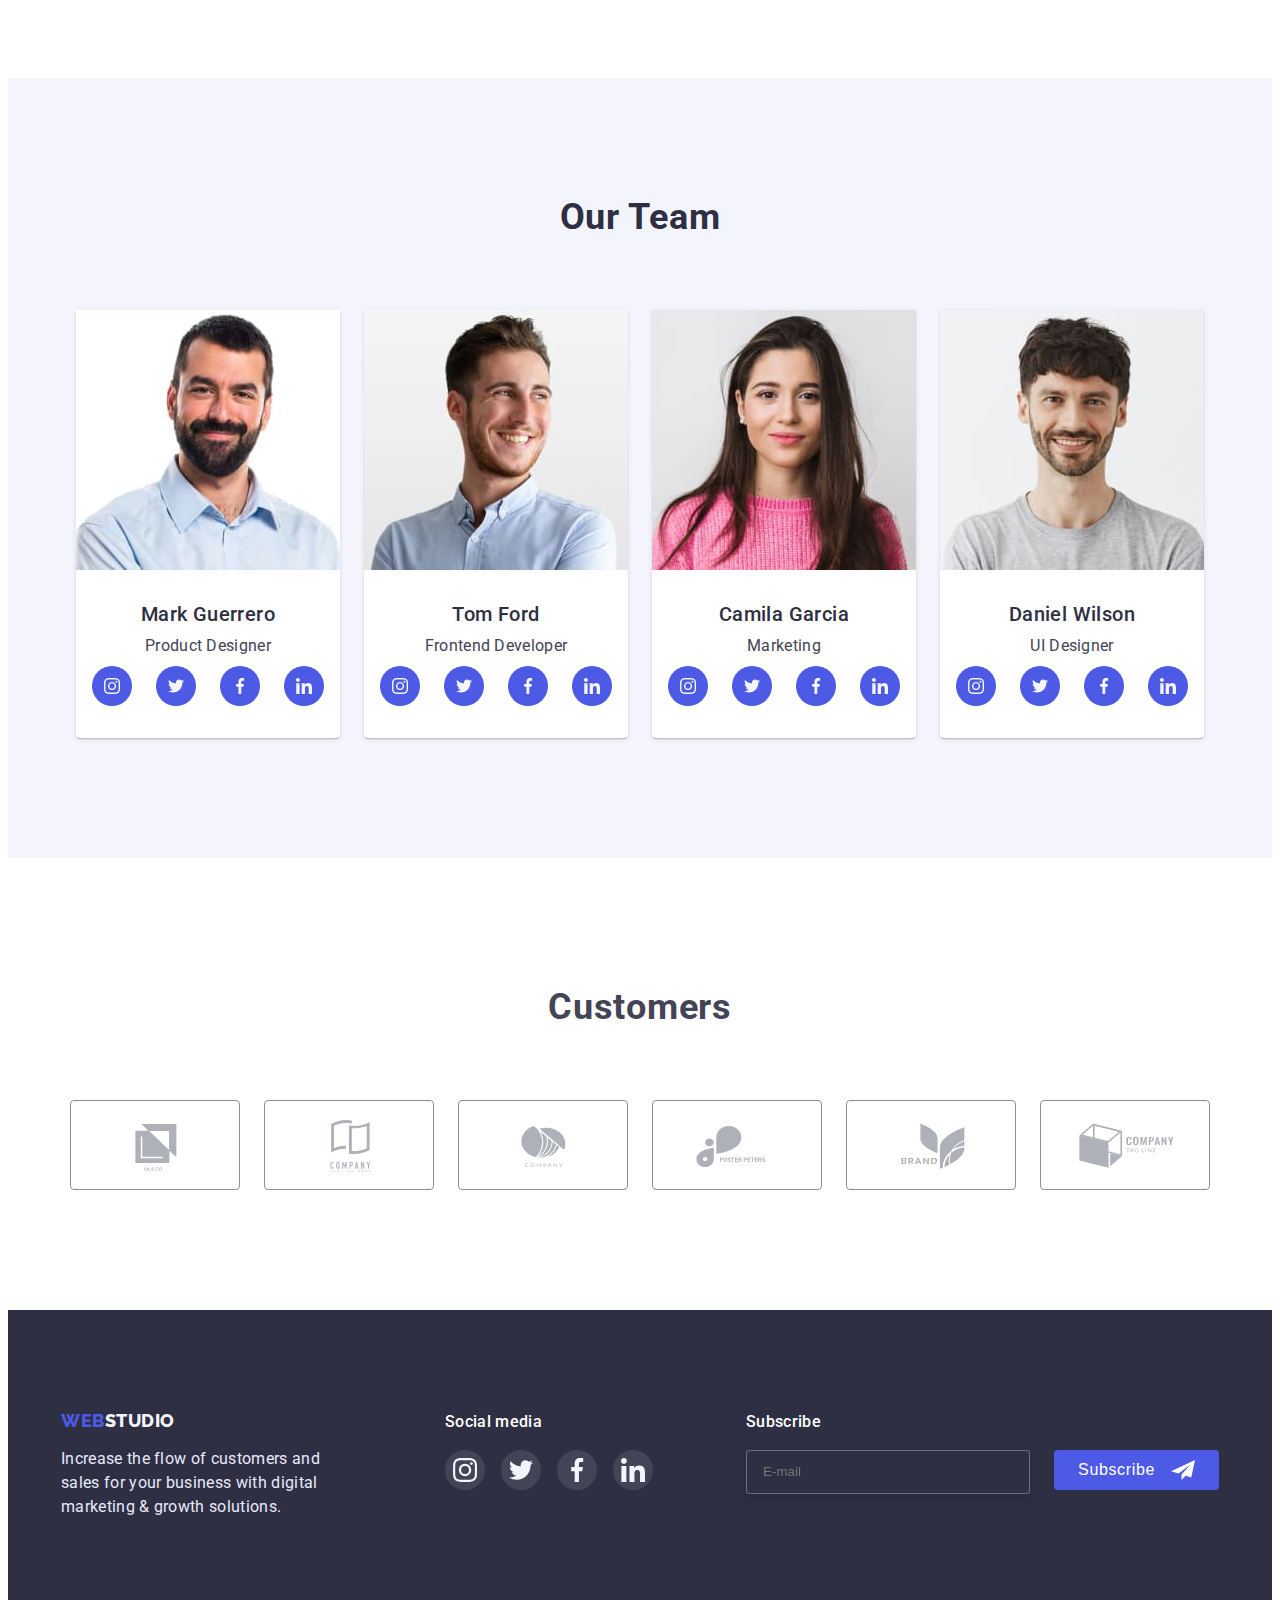
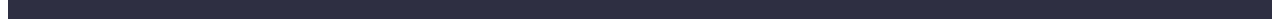
==== commit e935d058: "V1.4" ====
--- a/index.html
+++ b/index.html
@@ -39,7 +39,7 @@
             </address>
             <button class="mob-burger" data-menu-open type="button">
                 <svg width="32" height="22" class="mob-burger-item">
-                    <use href="./images/icons.svg#icon-mobile-burger"></use>
+                    <use href="./images/icons.svg#icon-burger"></use>
                 </svg>
             </button>
         </div>
--- a/css/styles.css
+++ b/css/styles.css
@@ -27,7 +27,7 @@
 
 .container {
   width: 288px;
-  padding: 0;
+  padding: 0 15px;
   margin: 0 auto;
 }
 
@@ -62,9 +62,9 @@
 header {
   background-color: #ffffff;
   padding-top: 24px;
+  padding-bottom: 24px;
   box-sizing: border-box;
   border: 1px solid #e7e9fc;
-  border-right: none;
 }
 .header-container {
   display: flex;
@@ -86,61 +86,16 @@
 }
 .header-list {
   display: none;
-  gap: 40px;
-}
-.header-link {
-  font-style: normal;
-  font-weight: 500;
-  font-size: 16px;
-  line-height: 1.5;
-  letter-spacing: 0.02em;
-  color: #2e2f42;
-  transition: color 250ms cubic-bezier(0.4, 0, 0.2, 1);
-}
-.current::after {
-  content: "";
-  height: 4px;
-  background: #404bbf;
-  border-radius: 2px;
-  width: currentwidth;
-  display: block;
-  margin-top: 24px;
-  bottom: 0;
-  position: absolute-1px;
-}
-.header-link:hover {
-  color: #404bbf;
-}
-.header-link:focus {
-  color: #404bbf;
 }
 .header-contact {
   font-style: normal;
   margin-left: auto;
   display: none;
 }
-.header-address:hover {
-  color: #404bbf;
-}
-.header-address:focus {
-  color: #404bbf;
-}
-.header-cont-list {
-  display: flex;
-}
-.header-address {
-  font-style: normal;
-  font-weight: 400;
-  font-size: 16px;
-  line-height: 1.5;
-  letter-spacing: 0.02em;
-  color: #434455;
-  transition: color 250ms cubic-bezier(0.4, 0, 0.2, 1);
-}
-
 .mob-burger {
   border: none;
   background-color: transparent;
+  line-height: 0;
 }
 .mob-menu {
   position: fixed;
@@ -207,7 +162,7 @@
 }
 .mob-menu-soc {
   display: flex;
-  justify-content: center;
+  justify-content: left;
   gap: 32px;
   transition: color 250ms cubic-bezier(0.4, 0, 0.2, 1);
 }
@@ -243,6 +198,9 @@
   background-repeat: no-repeat;
   background-position: center;
   background-size: cover;
+  max-width: 1440px;
+  margin-left: auto;
+  margin-right: auto;
 }
 @media (min-device-pixel-ratio: 2),
   (min-resolution: 192dpi),
@@ -256,14 +214,14 @@
   }
 }
 .hero-title {
-  font-size: 56px;
-  line-height: 1.07;
-  text-align: center;
-  letter-spacing: 0.02em;
-  color: #ffffff;
-  max-width: 496px;
+  font-weight: 700;
+  font-size: 36px;
+  line-height: 1.11;
+  text-align: center;
+  letter-spacing: 0.02em;
+  color: #ffffff;
   margin: auto;
-  margin-bottom: 48px;
+  margin-bottom: 72px;
 }
 .hero-btn {
   font-family: "Roboto", sans-serif;
@@ -305,7 +263,6 @@
   display: flex;
   flex-direction: row;
   flex-wrap: wrap;
-  justify-content: space-between;
   row-gap: 72px;
 }
 .mission-item {
@@ -340,7 +297,7 @@
 .team {
   background-color: #f4f4fd;
   padding-top: 96px;
-  padding-bottom: 128px;
+  padding-bottom: 96px;
 }
 .team-list {
   display: flex;
@@ -615,131 +572,6 @@
 .footer-button-icon {
   fill: #ffffff;
   margin-left: 16px;
-}
-
-/** -------------------- Portfolio --------------------*/
-
-.portfolio {
-  padding-top: 96px;
-  padding-bottom: 120px;
-}
-.port-list {
-  display: flex;
-  justify-content: center;
-  flex-wrap: nowrap;
-  margin-bottom: 72px;
-}
-.port-nav {
-  margin-right: 24px;
-}
-.port-btn {
-  font-family: "Roboto", sans-serif;
-  font-style: normal;
-  font-weight: 500;
-  font-size: 16px;
-  line-height: 1.5;
-  display: flex;
-  align-items: center;
-  text-align: center;
-  letter-spacing: 0.04em;
-  color: #4d5ae5;
-  background: #f4f4fd;
-  border: 1px solid #e7e9fc;
-  border-radius: 4px;
-  cursor: pointer;
-  margin-top: 96px;
-  margin: auto;
-  padding: 12px 24px;
-  transition: color 250ms cubic-bezier(0.4, 0, 0.2, 1);
-}
-.port-btn:hover {
-  color: #ffffff;
-  background-color: #404bbf;
-  box-shadow: 0px 3px 1px rgba(0, 0, 0, 0.1), 0px 2px 1px rgba(0, 0, 0, 0.08),
-    0px 2px 2px rgba(0, 0, 0, 0.12);
-  border-radius: 4px;
-}
-.port-btn:focus {
-  color: #ffffff;
-  background-color: #404bbf;
-  box-shadow: 0px 3px 1px rgba(0, 0, 0, 0.1), 0px 2px 1px rgba(0, 0, 0, 0.08),
-    0px 2px 2px rgba(0, 0, 0, 0.12);
-  border-radius: 4px;
-}
-.port-example-list {
-  display: flex;
-  justify-content: space-between;
-  flex-wrap: wrap;
-}
-.port-desc {
-  padding-top: 32px;
-  padding-bottom: 32px;
-  padding-left: 16px;
-}
-.card {
-  margin-bottom: 48px;
-}
-.port-example-item {
-  box-sizing: border-box;
-  border: 1px solid #e7e9fc;
-  border-top: none;
-  max-width: 360px;
-  transition: color 250ms cubic-bezier(0.4, 0, 0.2, 1);
-}
-.port-example-item:hover {
-  border: 1px solid #f4f4fd;
-  box-shadow: 0px 1px 6px rgba(46, 47, 66, 0.08),
-    0px 1px 1px rgba(46, 47, 66, 0.16), 0px 2px 1px rgba(46, 47, 66, 0.08);
-}
-.port-example-item:focus {
-  border: 1px solid #f4f4fd;
-  box-shadow: 0px 1px 6px rgba(46, 47, 66, 0.08),
-    0px 1px 1px rgba(46, 47, 66, 0.16), 0px 2px 1px rgba(46, 47, 66, 0.08);
-}
-.port-example-name {
-  font-weight: 500;
-  font-size: 20px;
-  line-height: 1.2;
-  letter-spacing: 0.02em;
-  color: var(--main-text-color);
-  margin-bottom: 8px;
-}
-.port-example-type {
-  font-size: 16px;
-  line-height: 1.5;
-  letter-spacing: 0.02em;
-  color: var(--second-text-color);
-}
-.port-img {
-  display: block;
-}
-.port-cover {
-  position: relative;
-  overflow: hidden;
-}
-.link-port-cover:hover .overlay {
-  transform: translateY(0);
-}
-.link-port-cover:focus .overlay {
-  transform: translateY(0);
-}
-.overlay {
-  position: absolute;
-  background-color: #4d5ae5;
-  top: 0;
-  left: 0;
-  width: 100%;
-  height: 100%;
-  transform: translateY(100%);
-  transition: transform 250ms;
-  transition-timing-function: cubic-bezier(0.4, 0, 0.2, 1);
-}
-.port-cover-text {
-  font-size: 16px;
-  line-height: 1.5;
-  letter-spacing: 0.02em;
-  color: #f4f4fd;
-  padding: 40px 32px 0 32px;
 }
 
 /** --------Modal-------- */
--- a/css/media.css
+++ b/css/media.css
@@ -53,8 +53,8 @@
 
 @media screen and (min-width: 768px) and (max-width: 1199px) {
   .container {
-    width: 736px;
-    padding: 0;
+    width: 582px;
+    padding: 0 15px;
     margin: 0 auto;
   }
   .section {
@@ -63,31 +63,78 @@
   }
   /**------------------Header-------------- */
   .header {
-    display: flex;
-    align-items: center;
+    align-items: baseline;
+    align-items: center;
+    padding-bottom: 11px;
+  }
+  .header > .container {
+    width: 768px;
   }
   .header-logo {
     margin-right: 120px;
   }
-  .current::after {
-    margin-top: 18px;
+  .header-nav {
+    align-items: center;
   }
   .header-list {
     display: flex;
+    gap: 40px;
+    align-items: center;
+  }
+  .header-link {
+    position: relative;
+    font-style: normal;
+    font-weight: 500;
+    font-size: 16px;
+    line-height: 1.5;
+    letter-spacing: 0.02em;
+    color: #2e2f42;
+    transition: color 250ms cubic-bezier(0.4, 0, 0.2, 1);
+  }
+  .header-link::after {
+    content: "";
+    position: absolute;
+    bottom: -22px;
+    left: 0;
+    display: block;
+    width: 100%;
+    height: 4px;
+    border-radius: 4px;
+  }
+  .header-link.current::after,
+  .header-link:hover::after,
+  .header-link:focus::after {
+    background-color: #404bbf;
+  }
+  .header-link:hover {
+    color: #404bbf;
+  }
+  .header-link:focus {
+    color: #404bbf;
   }
   .header-cont-list {
-    display: flex;
-    flex-wrap: wrap;
     max-width: 119px;
   }
   .header-contact {
     display: flex;
+    justify-content: center;
   }
   .header-address {
+    font-style: normal;
+    font-weight: 400;
     font-size: 12px;
     line-height: 1.17;
     letter-spacing: 0.04em;
-  }
+    color: #434455;
+    transition: color 250ms cubic-bezier(0.4, 0, 0.2, 1);
+  }
+  .header-address:hover {
+    color: #404bbf;
+  }
+  .header-address:focus {
+    color: #404bbf;
+  }
+
   .mob-burger {
     display: none;
   }
@@ -118,10 +165,24 @@
         url(../images/hero-tablet-2x.jpg);
     }
   }
+  .hero-title {
+    font-size: 56px;
+    line-height: 1.07;
+    margin-bottom: 40px;
+    max-width: 496px;
+  }
   /**-----------Mission--------- */
+  .mission {
+    padding-top: 96px;
+    padding-bottom: 96px;
+  }
+  .mission > .container {
+    width: 768px;
+  }
   .mission-list {
-    column-gap: 24px;
-    row-gap: 72px;
+    display: flex;
+    flex-wrap: wrap;
+    gap: 72px 24px;
   }
   .mission-item {
     max-width: 356px;
@@ -133,7 +194,7 @@
   /**---------------Team------------------ */
   .team {
     padding-top: 96px;
-    padding-bottom: 104px;
+    padding-bottom: 96px;
   }
   .team-list {
     display: flex;
@@ -161,7 +222,7 @@
     column-gap: 24px;
     text-align: left;
     align-items: baseline;
-    max-width: 552px;
+    max-width: 582px;
     justify-content: left;
   }
   .footer-desc {
@@ -214,7 +275,7 @@
 @media screen and (min-width: 1200px) {
   .container {
     width: 1158px;
-    padding: 0;
+    padding: 0 15px;
     margin: 0 auto;
   }
   .section {
@@ -253,6 +314,7 @@
     gap: 40px;
   }
   .header-link {
+    position: relative;
     font-style: normal;
     font-weight: 500;
     font-size: 16px;
@@ -261,16 +323,20 @@
     color: #2e2f42;
     transition: color 250ms cubic-bezier(0.4, 0, 0.2, 1);
   }
-  .current::after {
+  .header-link::after {
     content: "";
+    position: absolute;
+    bottom: -28px;
+    left: 0;
+    display: block;
+    width: 100%;
     height: 4px;
-    background: #404bbf;
-    border-radius: 2px;
-    width: currentwidth;
-    display: block;
-    margin-top: 24px;
-    bottom: 0;
-    position: absolute-1px;
+    border-radius: 4px;
+  }
+  .header-link.current::after,
+  .header-link:hover::after,
+  .header-link:focus::after {
+    background-color: #404bbf;
   }
   .header-link:hover {
     color: #404bbf;
@@ -332,6 +398,12 @@
         url(../images/hero_bg-2x.jpg);
     }
   }
+  .hero-title {
+    font-size: 56px;
+    line-height: 1.07;
+    margin-bottom: 48px;
+    width: 496px;
+  }
   /**-----------Mission--------- */
   .mission {
     padding-top: 120px;
@@ -339,6 +411,7 @@
   }
   .mission-list {
     flex-wrap: nowrap;
+    gap: 24px;
   }
   .mission-item {
     max-width: 264px;
@@ -363,16 +436,13 @@
     text-align: left;
   }
   .mission-text {
-    font-size: 16px;
-    line-height: 1.5;
-    letter-spacing: 0.02em;
-    color: #434455;
+    font-weight: 400;
   }
   /**-----------------About---------------- */
   .about {
     padding-bottom: 120px;
     padding-top: 0;
-    display: flex;
+    display: block;
   }
   .about-list {
     display: flex;
@@ -389,6 +459,11 @@
     color: #2e2f42;
     margin-bottom: 72px;
   }
+  .about-img {
+    max-width: 100%;
+    display: block;
+    height: 300px;
+  }
   /**---------------Team------------------ */
   .team {
     padding-top: 120px;
@@ -396,8 +471,8 @@
   }
   .team-list {
     display: flex;
-    justify-content: space-between;
     flex-wrap: nowrap;
+    gap: 24px;
   }
   /**-------Clients---------- */
   .client {
@@ -554,6 +629,132 @@
     fill: #ffffff;
     margin-left: 16px;
   }
+
+  /** -------------------- Portfolio --------------------*/
+
+  .portfolio {
+    padding-top: 96px;
+    padding-bottom: 120px;
+  }
+  .port-list {
+    display: flex;
+    justify-content: center;
+    flex-wrap: nowrap;
+    margin-bottom: 72px;
+  }
+  .port-nav {
+    margin-right: 24px;
+  }
+  .port-btn {
+    font-family: "Roboto", sans-serif;
+    font-style: normal;
+    font-weight: 500;
+    font-size: 16px;
+    line-height: 1.5;
+    display: flex;
+    align-items: center;
+    text-align: center;
+    letter-spacing: 0.04em;
+    color: #4d5ae5;
+    background: #f4f4fd;
+    border: 1px solid #e7e9fc;
+    border-radius: 4px;
+    cursor: pointer;
+    margin-top: 96px;
+    margin: auto;
+    padding: 12px 24px;
+    transition: color 250ms cubic-bezier(0.4, 0, 0.2, 1);
+  }
+  .port-btn:hover {
+    color: #ffffff;
+    background-color: #404bbf;
+    box-shadow: 0px 3px 1px rgba(0, 0, 0, 0.1), 0px 2px 1px rgba(0, 0, 0, 0.08),
+      0px 2px 2px rgba(0, 0, 0, 0.12);
+    border-radius: 4px;
+  }
+  .port-btn:focus {
+    color: #ffffff;
+    background-color: #404bbf;
+    box-shadow: 0px 3px 1px rgba(0, 0, 0, 0.1), 0px 2px 1px rgba(0, 0, 0, 0.08),
+      0px 2px 2px rgba(0, 0, 0, 0.12);
+    border-radius: 4px;
+  }
+  .port-example-list {
+    display: flex;
+    justify-content: space-between;
+    flex-wrap: wrap;
+  }
+  .port-desc {
+    padding-top: 32px;
+    padding-bottom: 32px;
+    padding-left: 16px;
+  }
+  .card {
+    margin-bottom: 48px;
+  }
+  .port-example-item {
+    box-sizing: border-box;
+    border: 1px solid #e7e9fc;
+    border-top: none;
+    max-width: 360px;
+    transition: color 250ms cubic-bezier(0.4, 0, 0.2, 1);
+  }
+  .port-example-item:hover {
+    border: 1px solid #f4f4fd;
+    box-shadow: 0px 1px 6px rgba(46, 47, 66, 0.08),
+      0px 1px 1px rgba(46, 47, 66, 0.16), 0px 2px 1px rgba(46, 47, 66, 0.08);
+  }
+  .port-example-item:focus {
+    border: 1px solid #f4f4fd;
+    box-shadow: 0px 1px 6px rgba(46, 47, 66, 0.08),
+      0px 1px 1px rgba(46, 47, 66, 0.16), 0px 2px 1px rgba(46, 47, 66, 0.08);
+  }
+  .port-example-name {
+    font-weight: 500;
+    font-size: 20px;
+    line-height: 1.2;
+    letter-spacing: 0.02em;
+    color: var(--main-text-color);
+    margin-bottom: 8px;
+  }
+  .port-example-type {
+    font-size: 16px;
+    line-height: 1.5;
+    letter-spacing: 0.02em;
+    color: var(--second-text-color);
+  }
+  .port-img {
+    display: block;
+  }
+  .port-cover {
+    position: relative;
+    overflow: hidden;
+  }
+  .link-port-cover:hover .overlay {
+    transform: translateY(0);
+  }
+  .link-port-cover:focus .overlay {
+    transform: translateY(0);
+  }
+  .overlay {
+    position: absolute;
+    background-color: #4d5ae5;
+    top: 0;
+    left: 0;
+    width: 100%;
+    height: 100%;
+    transform: translateY(100%);
+    transition: transform 250ms;
+    transition-timing-function: cubic-bezier(0.4, 0, 0.2, 1);
+  }
+  .port-cover-text {
+    font-size: 16px;
+    line-height: 1.5;
+    letter-spacing: 0.02em;
+    color: #f4f4fd;
+    padding: 40px 32px 0 32px;
+  }
+
   /** --------Modal-------- */
   .modal {
     width: 408px;
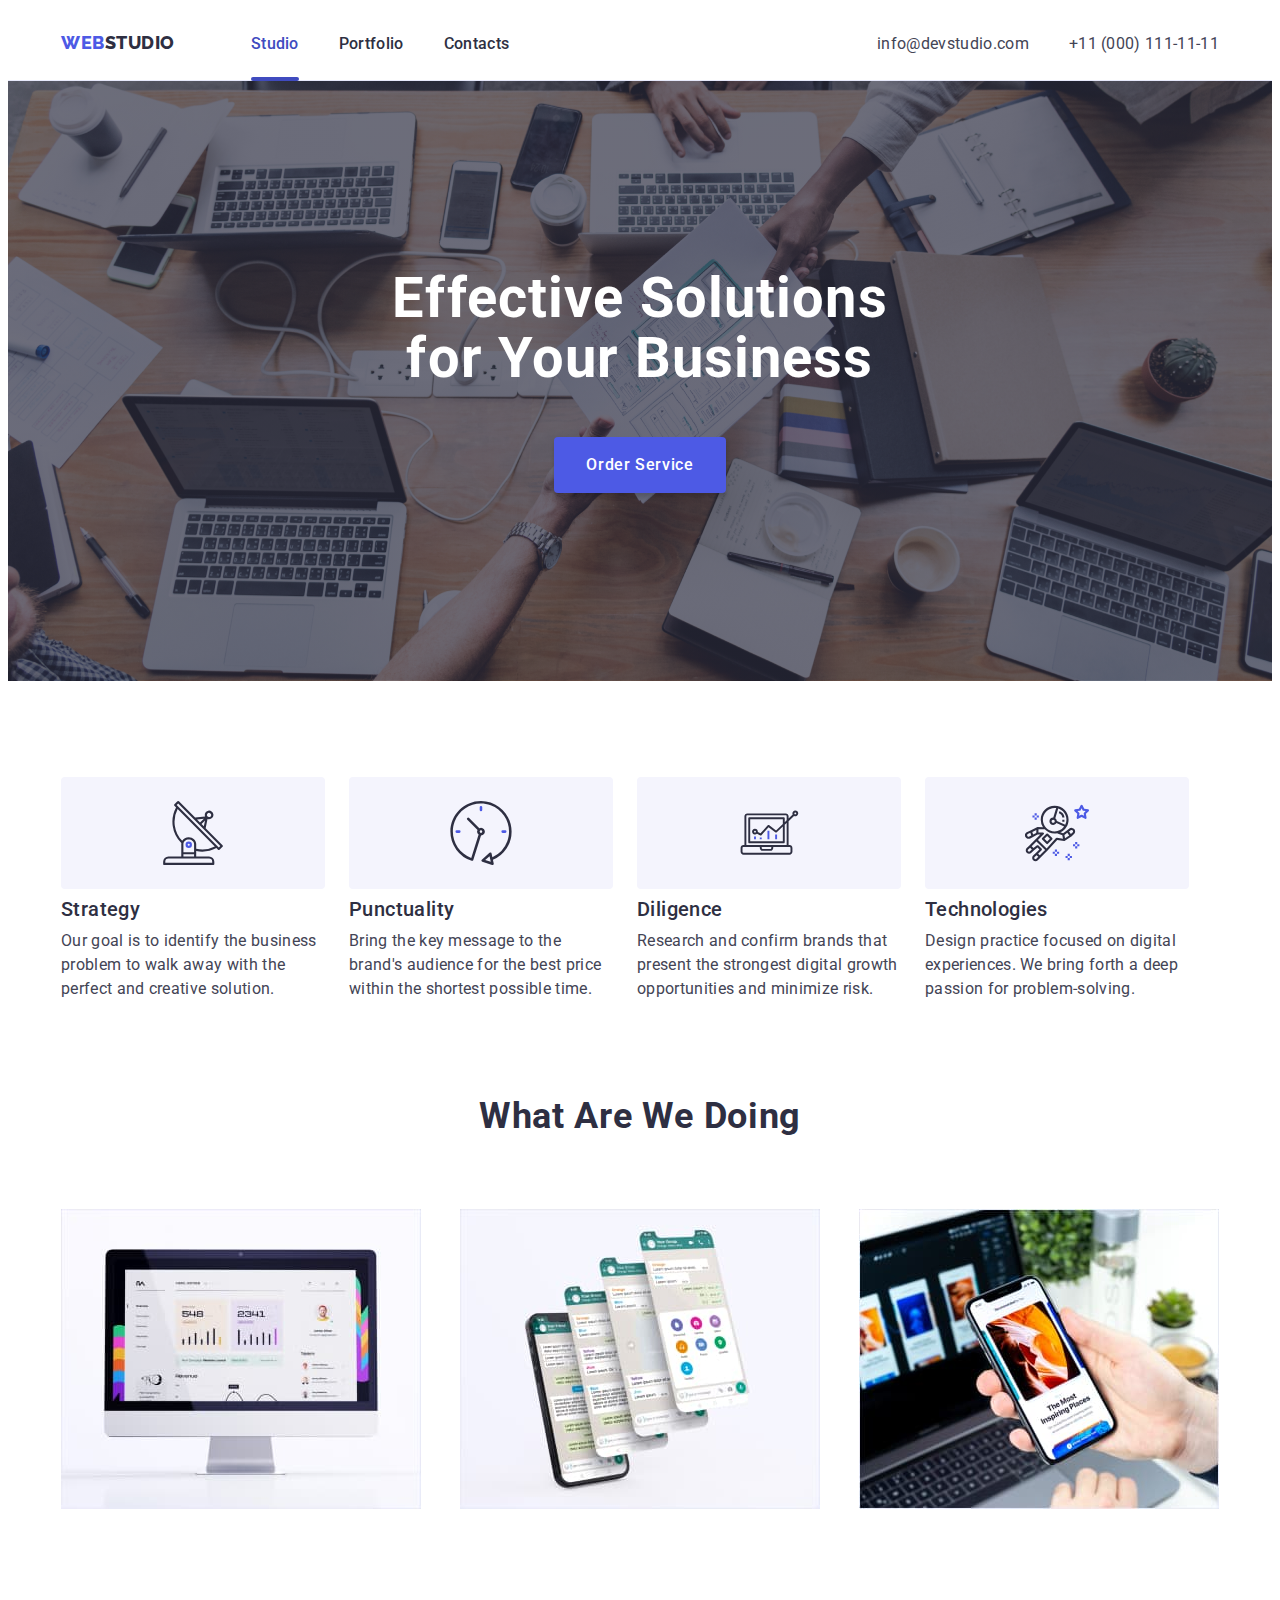
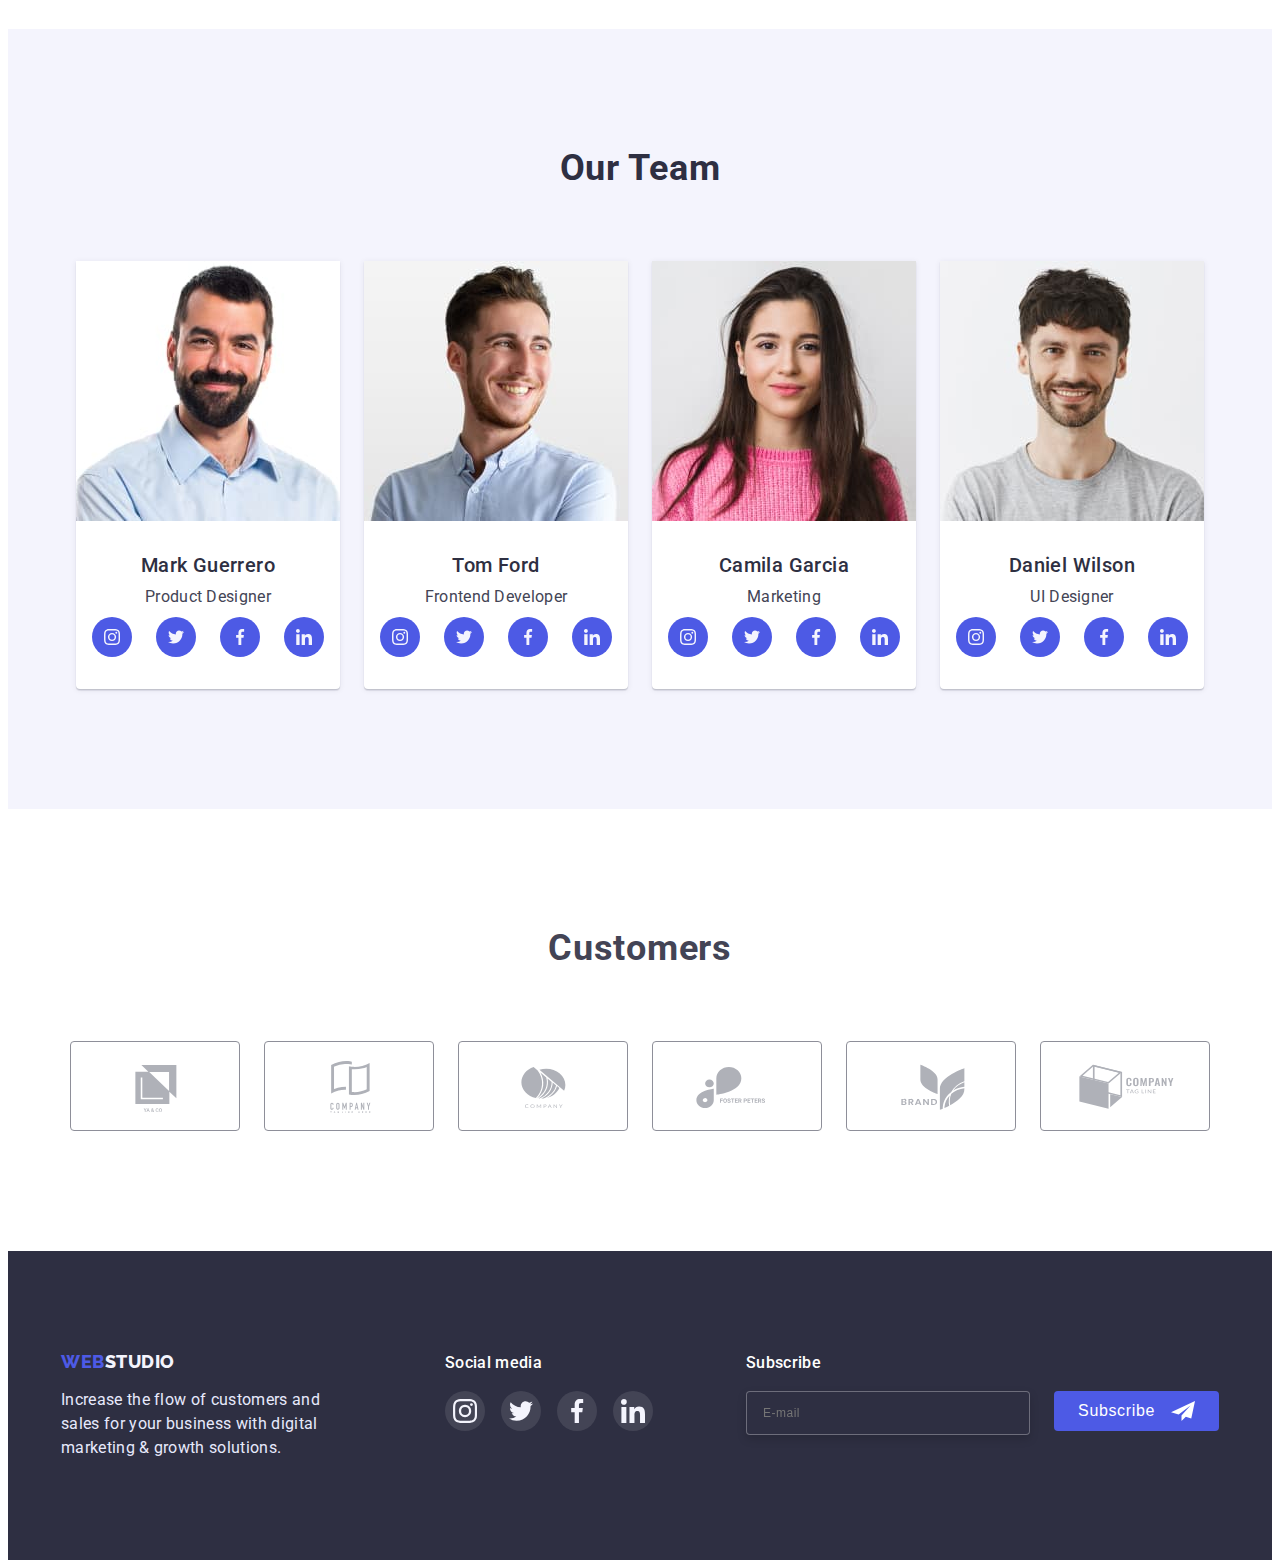
==== commit 7c2b79fc: "V1.5" ====
--- a/index.html
+++ b/index.html
@@ -32,7 +32,7 @@
 
             <address class="header-contact">
                 <ul class="header-cont-list list">
-                    <li><a class="header-address link" href="mailto:info@devstudio.com">info@devstudio.com</a></li>
+                    <li><a class="header-address mail link" href="mailto:info@devstudio.com">info@devstudio.com</a></li>
                     <li><a class="header-address link" href="tel:+110001111111">+11 (000)
                             111-11-11</a></li>
                 </ul>
--- a/css/styles.css
+++ b/css/styles.css
@@ -64,7 +64,7 @@
   padding-top: 24px;
   padding-bottom: 24px;
   box-sizing: border-box;
-  border: 1px solid #e7e9fc;
+  border-bottom: 1px solid #e7e9fc;
 }
 .header-container {
   display: flex;
@@ -229,7 +229,7 @@
   font-weight: 500;
   font-size: 16px;
   line-height: 1.5;
-  display: flex;
+  display: block;
   letter-spacing: 0.04em;
   color: #ffffff;
   background-color: #4d5ae5;
@@ -525,9 +525,7 @@
   letter-spacing: 0.02em;
   color: #ffffff;
   margin-bottom: 16px;
-  display: flex;
-  text-align: center;
-  justify-content: center;
+  text-align: center;
 }
 .footer-sub {
   display: flex;
@@ -538,9 +536,14 @@
   filter: drop-shadow(0px 4px 4px rgba(0, 0, 0, 0.15));
   border-radius: 4px;
   background-color: #2e2f42;
-  width: 288px;
+  max-width: 398px;
+  width: 100%;
   height: 40px;
   padding-left: 16px;
+  font-weight: 400;
+  font-size: 12px;
+  line-height: 2;
+  letter-spacing: 0.04em;
 }
 .footer-input:is(:hover, :focus) {
   border-color: #4d5ae5;
--- a/css/media.css
+++ b/css/media.css
@@ -4,10 +4,6 @@
     padding: 0;
     margin: 0 auto;
   }
-  .section {
-    padding-top: 188px;
-    padding-bottom: 188px;
-  }
   .mob-menu-address-tel {
     font-weight: 700;
     font-size: 36px;
@@ -24,6 +20,10 @@
   /**-----------Mission--------- */
   .mission-item {
     max-width: 396px;
+  }
+  .mission.section {
+    padding-top: 96px;
+    padding-bottom: 96px;
   }
   .footer-input {
     border: 1px solid rgba(255, 255, 255, 0.3);
@@ -63,13 +63,15 @@
   }
   /**------------------Header-------------- */
   .header {
-    align-items: baseline;
-    align-items: center;
-    padding-bottom: 11px;
+    padding-top: 0;
+    padding-bottom: 0;
   }
   .header > .container {
     width: 768px;
   }
+  .header-container {
+    align-items: center;
+  }
   .header-logo {
     margin-right: 120px;
   }
@@ -86,15 +88,17 @@
     font-style: normal;
     font-weight: 500;
     font-size: 16px;
+    display: block;
     line-height: 1.5;
     letter-spacing: 0.02em;
     color: #2e2f42;
     transition: color 250ms cubic-bezier(0.4, 0, 0.2, 1);
+    padding: 24px 0;
   }
   .header-link::after {
     content: "";
     position: absolute;
-    bottom: -22px;
+    bottom: -1px;
     left: 0;
     display: block;
     width: 100%;
@@ -112,8 +116,14 @@
   .header-link:focus {
     color: #404bbf;
   }
+  .current {
+    color: #404bbf;
+  }
   .header-cont-list {
     max-width: 119px;
+    display: flex;
+    flex-wrap: wrap;
+    gap: 6px;
   }
   .header-contact {
     display: flex;
@@ -283,15 +293,6 @@
     padding-bottom: 188px;
   }
   /** --------------------Main page--------------------  */
-
-  .header {
-    background-color: #ffffff;
-    padding-top: 24px;
-    box-sizing: border-box;
-    border: 1px solid #e7e9fc;
-    border-right: none;
-    display: flex;
-  }
   .header-container {
     display: flex;
   }
@@ -337,6 +338,9 @@
   .header-link:hover::after,
   .header-link:focus::after {
     background-color: #404bbf;
+  }
+  .current {
+    color: #404bbf;
   }
   .header-link:hover {
     color: #404bbf;
@@ -476,7 +480,7 @@
   }
   /**-------Clients---------- */
   .client {
-    padding-top: 130px;
+    padding-top: 120px;
     padding-bottom: 120px;
   }
   .client-list {
@@ -492,7 +496,6 @@
   .footer {
     padding-top: 100px;
     padding-bottom: 100px;
-    display: flex;
   }
   .footer-container {
     display: flex;
@@ -580,9 +583,7 @@
     letter-spacing: 0.02em;
     color: #ffffff;
     margin-bottom: 16px;
-    display: flex;
     text-align: left;
-    justify-content: left;
   }
   .footer-sub {
     display: flex;
@@ -688,16 +689,15 @@
     padding-top: 32px;
     padding-bottom: 32px;
     padding-left: 16px;
-  }
-  .card {
-    margin-bottom: 48px;
-  }
-  .port-example-item {
     box-sizing: border-box;
     border: 1px solid #e7e9fc;
     border-top: none;
+  }
+  .card {
+    margin-bottom: 48px;
+  }
+  .port-example-item {
     max-width: 360px;
-    transition: color 250ms cubic-bezier(0.4, 0, 0.2, 1);
   }
   .port-example-item:hover {
     border: 1px solid #f4f4fd;
